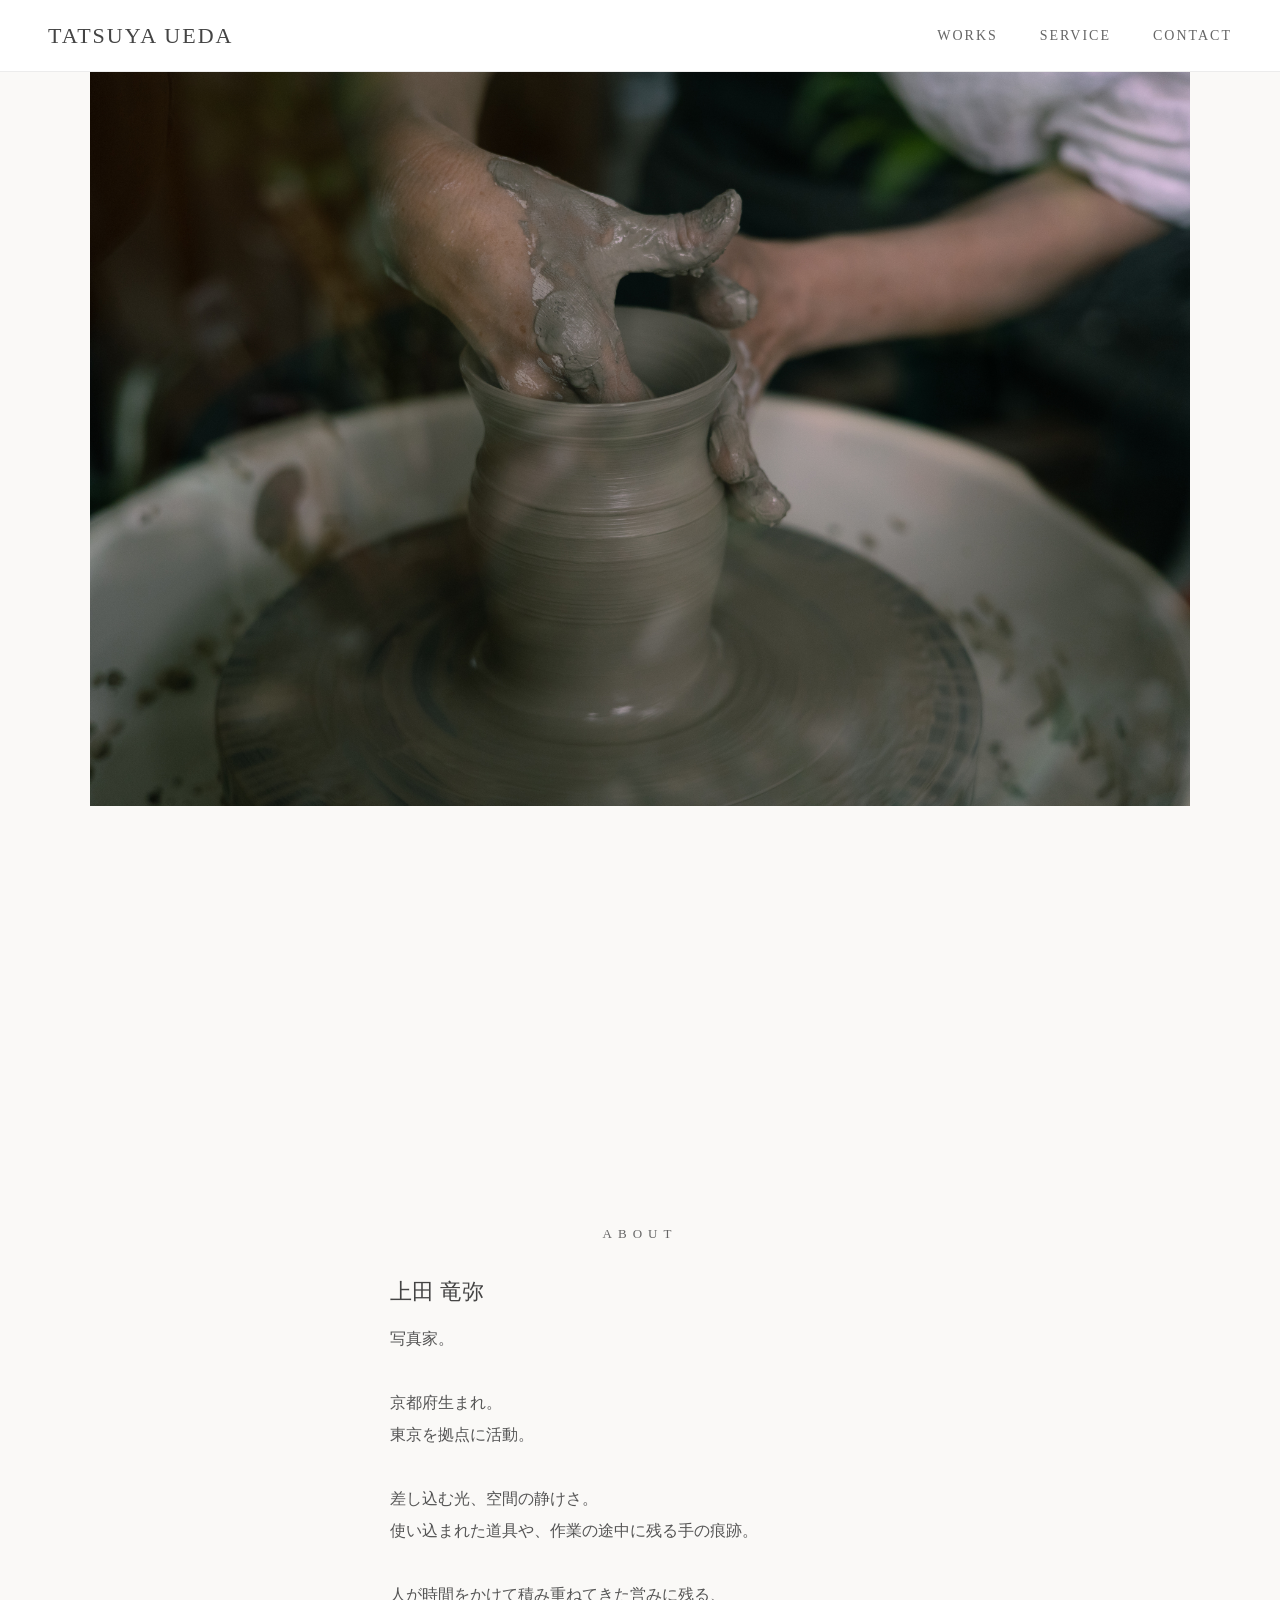
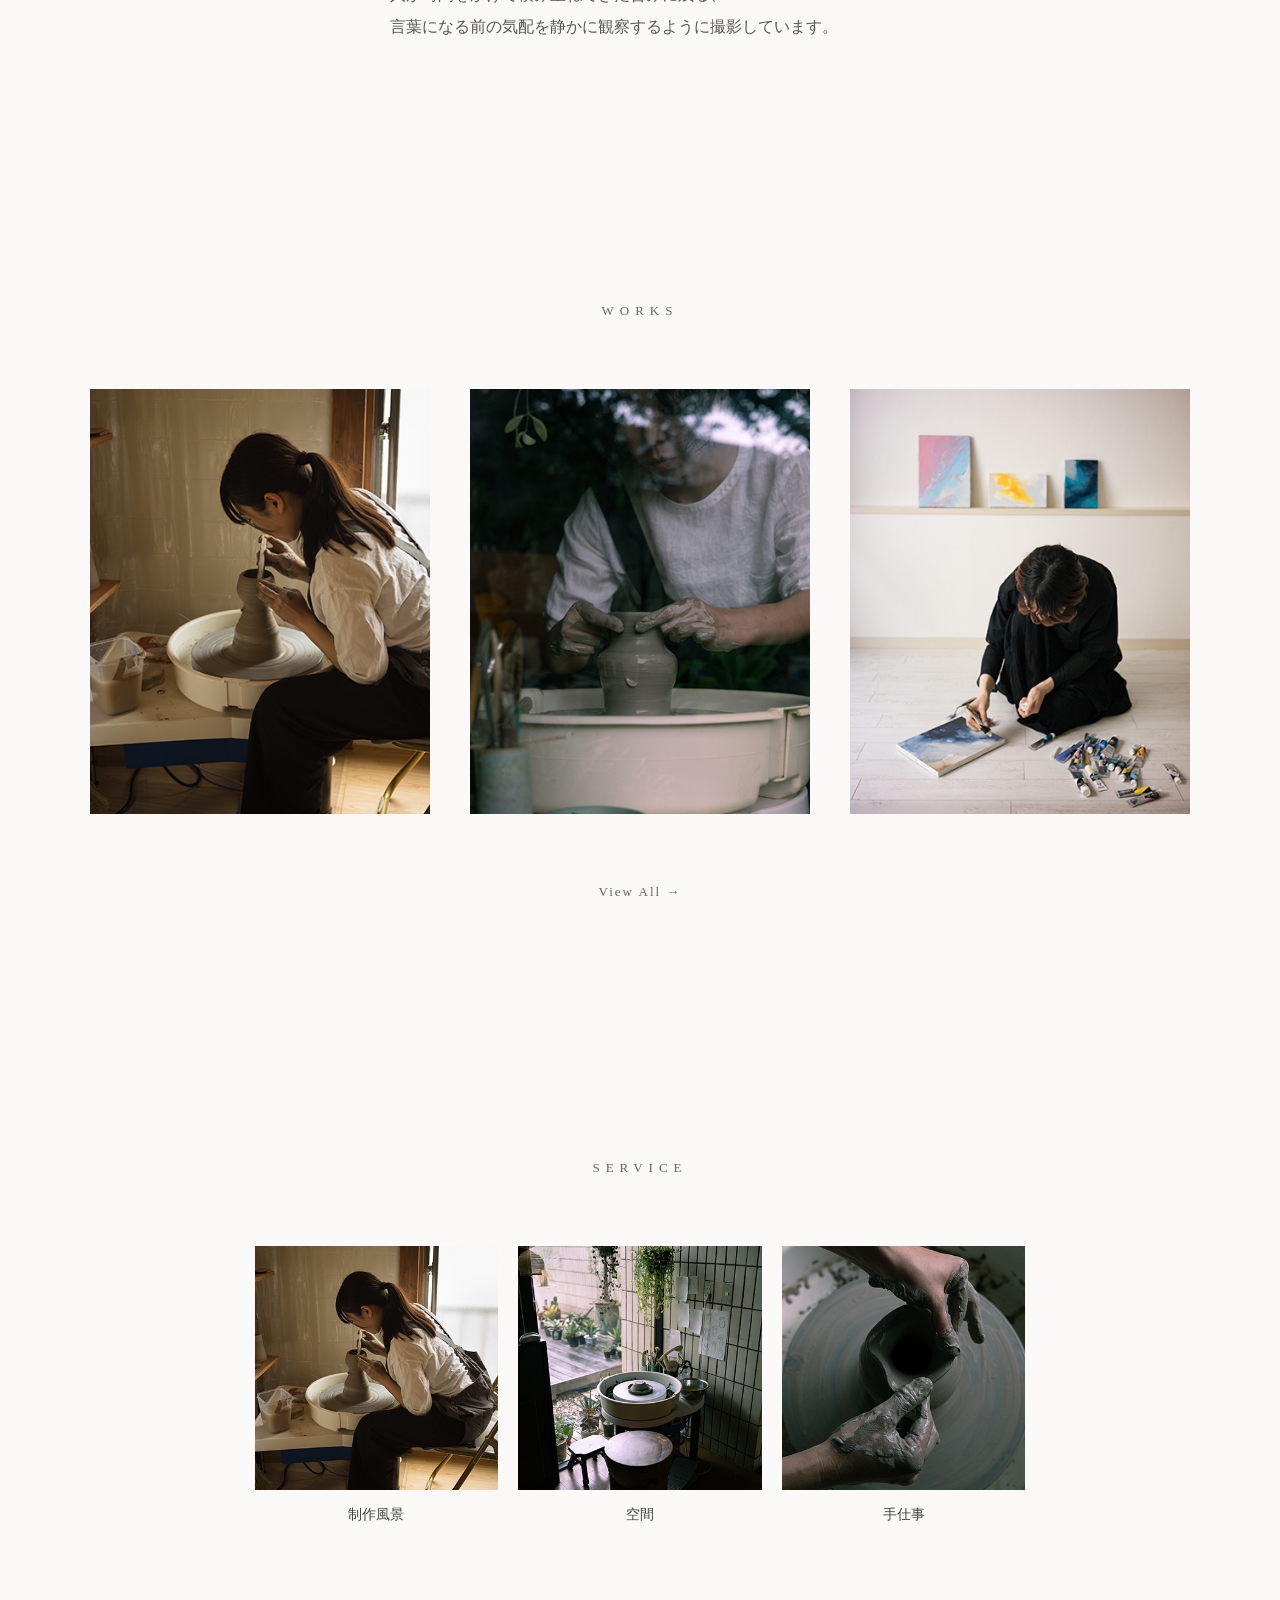
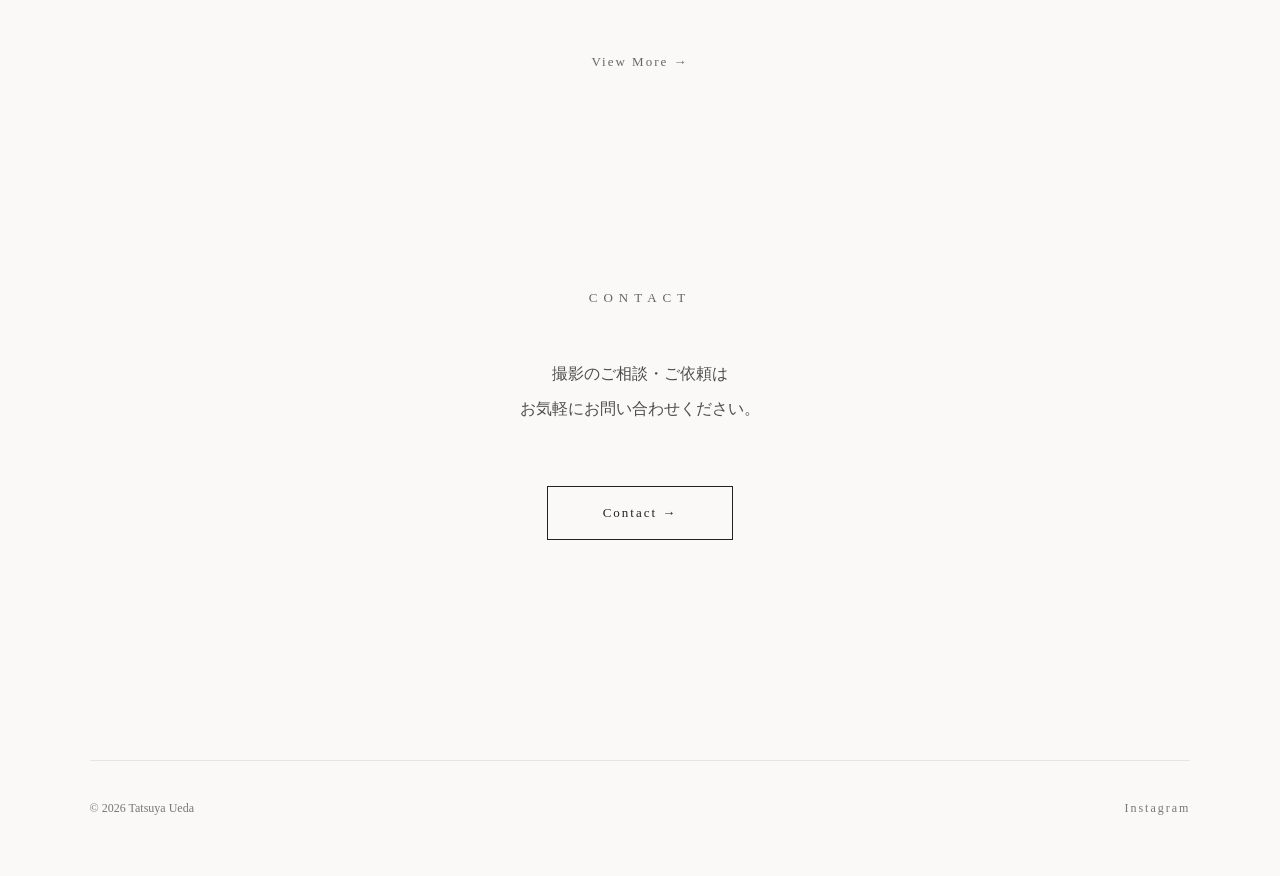
==== index.html @ 3a009f0e "faviconを追加" ====
<!DOCTYPE html>
<html lang="ja">
<head>
    <!-- Google tag (gtag.js) -->
    <script async src="https://www.googletagmanager.com/gtag/js?id=G-Y8BSDMQ6NK"></script>
    <script>
      window.dataLayer = window.dataLayer || [];
      function gtag(){dataLayer.push(arguments);}
      gtag('js', new Date());

      gtag('config', 'G-Y8BSDMQ6NK');
    </script>

    <meta charset="UTF-8">
    <meta name="viewport" content="width=device-width, initial-scale=1.0">
    <link rel="icon" type="image/jpeg" href="images/top/favicon.jpg">
    <meta property="og:type" content="website">
    <meta property="og:title" content="TATSUYA UEDA | Photographer">
    <meta property="og:description" content="東京を拠点に、作家・職人・小規模店舗の営みや空気感を撮影しています。">
    <meta property="og:url" content="https://tatsuyaueda2026-coder.github.io/portfolio/"> 
    <meta property="og:image" content="https://tatsuyaueda2026-coder.github.io/portfolio/images/top/ogp.jpg">
    <meta property="og:site_name" content="TATSUYA UEDA">
    <meta property="og:locale" content="ja_JP">
    
    <meta name="twitter:card" content="summary_large_image">
    
    <title>TATSUYA UEDA</title>

    <link rel="stylesheet" href="style.css">
</head>

<body>

<header>

    <div class="logo">
        <a href="index.html">TATSUYA UEDA</a>
    </div>

    <nav>
        <a href="works.html">WORKS</a>
        <a href="service.html">SERVICE</a>
        <a href="contact.html">CONTACT</a>
    </nav>

</header>

<main>

    <section class="fv">
        <img src="images/top/top.jpg" alt="TATSUYA UEDA">
    </section>
<section class="about-preview">

    <div class="about-content">

        <h2>ABOUT</h2>

        <h3>上田 竜弥</h3>

        <p>
            写真家。<br><br>

            京都府生まれ。<br>
            東京を拠点に活動。<br><br>

            差し込む光、空間の静けさ。<br>
            使い込まれた道具や、作業の途中に残る手の痕跡。<br><br>

            人が時間をかけて積み重ねてきた営みに残る、<br>
            言葉になる前の気配を静かに観察するように撮影しています。
        </p>

    </div>

</section>
<section class="works-preview">

    <h2>WORKS</h2>

    <div class="works-grid">

        <a href="works.html">
            <img src="images/works/work01.jpg" alt="Work 1">
        </a>

        <a href="works.html">
            <img src="images/works/work02.jpg" alt="Work 2">
        </a>

        <a href="works.html">
            <img src="images/works/work03.jpg" alt="Work 3">
        </a>

    </div>

    <a href="works.html" class="view-all">
        View All →
    </a>

</section>
<section class="service-preview">

    <h2>SERVICE</h2>

   <div class="service-preview-grid">

        <div class="service-preview-item">
            <img src="images/service/service01.jpg" alt="制作風景">
            <p>制作風景</p>
        </div>

        <div class="service-preview-item">
            <img src="images/service/service02.jpg" alt="空間">
            <p>空間</p>
        </div>

        <div class="service-preview-item">
            <img src="images/service/service03.jpg" alt="手仕事">
            <p>手仕事</p>
        </div>

    </div>

    <a href="service.html" class="view-all">
        View More →
    </a>

</section>
<section class="contact-preview">

    <h2>CONTACT</h2>

    <p>
        撮影のご相談・ご依頼は<br>
        お気軽にお問い合わせください。
    </p>

    <a href="contact.html" class="contact-button">
        Contact →
    </a>

</section>
</main>
<footer>

    <p>© 2026 Tatsuya Ueda</p>

    <a href="https://www.instagram.com/ttyued?igsh=MXZnYmhuM2h6cTIxYw%3D%3D&utm_source=qr" target="_blank">
        Instagram
    </a>

</footer>
</body>
</html>
---- style.css ----
/* 全体設定 */

*{
    margin:0;
    padding:0;
    box-sizing:border-box;
}

body{
    background:#faf9f7;
    color:#444;
    font-family:
        "Yu Mincho",
        "Hiragino Mincho ProN",
        serif;
}

/* ヘッダー */

header{

    position:fixed;

    top:0;
    left:0;

    width:100%;

    height:72px;

    background:white;

    border-bottom:1px solid #ececec;

    display:flex;

    justify-content:space-between;

    align-items:center;

    padding:0 48px;

    z-index:1000;

}

.logo a{

    text-decoration:none;

    color:#444;

    font-size:22px;

    letter-spacing:2px;

}

nav{

    display:flex;

    gap:42px;

}

nav a{

    text-decoration:none;

    color:#666;

    font-size:14px;

    letter-spacing:2px;

}

/* ファーストビュー */

.fv{

    margin-top:72px;

    display:flex;

    justify-content:center;

}

.fv img{

    width:86%;

    display:block;

}
.about-preview{

    width:86%;
    max-width:700px;

    margin:420px auto 220px;

    text-align:center;

}
.about-content{

    max-width:500px;
    margin:0 auto;

    text-align:left;

}

.about-content h2{

    font-size:13px;
    font-weight:400;
    letter-spacing:6px;
    color:#666;

    margin-bottom:35px;
    text-align: center;

}

.about-content h3{

    font-size:22px;
    font-weight:400;
    color:#444;

    margin-bottom:16px;

}

.about-content p{

    font-size:16px;
    line-height:2;
    color:#555;

}
/* ---------- WORKS ---------- */

.works-preview{

    width:86%;
    max-width:1200px;

    margin:260px auto;

    text-align:center;

}
.works-description{

    font-size:18px;

    line-height:2;

    color:#555;

    margin-bottom:50px;

}
.works-preview h2{

    font-size:13px;
    font-weight:400;
    letter-spacing:6px;

    color:#666;

    margin-bottom:70px;

}

.works-grid{

    display:grid;

    grid-template-columns:repeat(3,1fr);

    gap:40px;

}

.works-grid a{

    display:block;

    overflow:hidden;

    aspect-ratio:4/5;

}

.works-grid img{

    width:100%;
    height:100%;

    object-fit:cover;

    display:block;

    transition:.3s;

}

.works-grid img:hover{

    opacity:.85;

}

.view-all{

    display:inline-block;

    margin-top:70px;

    text-decoration:none;

    color:#666;

    font-size:13px;

    letter-spacing:2px;

}

.view-all:hover{

    opacity:.6;

}
/* ---------- SERVICE ---------- */

.service-preview{

    width:86%;
    max-width:1200px;

    margin:220px auto;

    text-align:center;

}

.service-preview h2{

    font-size:13px;

    font-weight:400;

    letter-spacing:6px;

    color:#666;

    margin-bottom:70px;

}

.service-grid{

    display:grid;

    grid-template-columns:repeat(3,1fr);

    gap:35px;

}

.service-item img{

    width:100%;

    aspect-ratio:4 / 3;

    object-fit:cover;

    display:block;

}

.service-item p{

    margin-top:14px;

    font-size:14px;

    color:#555;

}
/* ---------- CONTACT ---------- */

.contact-preview{

    width:86%;
    max-width:700px;

    margin:220px auto;

    text-align:center;

}

.contact-preview h2{

    font-size:13px;

    font-weight:400;

    letter-spacing:6px;

    color:#666;

    margin-bottom:50px;

}

.contact-preview p{

    font-size:16px;

    line-height:2.2;

    color:#4d4d4d;

    margin-bottom:60px;

}

.contact-button{

    display:inline-block;

    text-decoration:none;

    color:#555;

    border:1px solid #999;

    padding:14px 42px;

    font-size:13px;

    letter-spacing:2px;

}
/* ---------- FOOTER ---------- */

footer{

    width:86%;
    max-width:1200px;

    margin:180px auto 60px;

    padding-top:40px;

    border-top:1px solid #e5e5e5;

    display:flex;

    justify-content:space-between;

    align-items:center;

}

footer p{

    font-size:12px;

    color:#777;

}

footer a{

    font-size:12px;

    color:#777;

    text-decoration:none;

    letter-spacing:2px;

}

footer a:hover{

    opacity:.6;

}
/* ---------- GALLERY ---------- */

.gallery{

    display: grid;

    grid-template-columns: repeat(5, 1fr);

    gap: 20px;

    margin-top: 60px;

}

.gallery img{

    width: 100%;

    aspect-ratio: 1 / 1;

    object-fit: cover;

    display: block;

    transition: .3s;

}

.gallery img:hover{

    opacity: .8;

}
.gallery a{

    display:block;

}
/* =========================
SERVICE
========================= */

.service-page{

    width:86%;
    max-width:1100px;
    margin:180px auto;
}

.service-page h1{

    font-size:13px;
    font-weight:400;
    letter-spacing:6px;
    text-align:center;
    margin-bottom:40px;
    
}

.service-lead{

    font-size:24px;
    text-align:center;
    line-height:1.8;
    margin-bottom:40px;
}

.service-text{

    font-size:16px;
    max-width:820px;
    margin:0 auto 120px;
    text-align:center;
    line-height:2.2;
    color:#555;
}

.service-contents{

    margin-top:100px;
}

.service-contents h2{

    font-size:20px;
    font-weight:400;
    text-align:center;
    margin-bottom:50px;
}

.service-grid{

    display:grid;
    grid-template-columns:repeat(6,1fr);
    gap:20px;
}

.service-item img{

    width:100%;
    aspect-ratio:1/1;
    object-fit:cover;
    display:block;
}

.service-item p{

    margin-top:16px;
    font-size:14px;
    text-align:center;
    line-height:1.8;
}
/* =========================
FLOW
========================= */

.service-flow{

    margin-top:140px;

}

.service-flow h2{

    font-size:20px;
    font-weight:400;
    text-align:center;
    margin-bottom:60px;

}

.flow-grid{

    display:grid;
    grid-template-columns:repeat(4,1fr);
    gap:40px;

}

.flow-item{

    text-align:center;

}

.flow-number{

    width:44px;
    height:44px;

    margin:0 auto 25px;

    border-radius:50%;

    background:#222;

    color:#fff;

    display:flex;

    justify-content:center;

    align-items:center;

    font-size:18px;

}

.flow-item h3{

    font-size:18px;

    font-weight:400;

    margin-bottom:20px;

}

.flow-item p{

    font-size:15px;

    line-height:2;

    color:#555;

}
/* =========================
PRICE
========================= */

.service-price{

    margin-top:140px;
    padding-top:80px;

    border-top:1px solid #ddd;

}

.service-price h2{

    font-size:20px;
    font-weight:400;
    text-align:center;
    margin-bottom:50px;

}

.price-box{

    display:flex;
    justify-content:center;
    align-items:center;
    gap:80px;

    margin-top:30px;
}

.price-box h3{

    font-size:30px;
    font-weight:400;
    white-space:nowrap;

}

.price-box p{

    font-size:16px;
    line-height:2.2;
    color:#555;

}
/* =========================
SERVICE CONTACT
========================= */

.service-contact{

    margin:140px 0 60px;

    text-align:center;

}

.service-contact p{

    margin-bottom:35px;

    font-size:18px;

    color:#555;

}

.contact-button{

    display:inline-block;

    padding:18px 50px;

    border:1px solid #222;

    color:#222;

    text-decoration:none;

    letter-spacing:2px;

    transition:.3s;

}

.contact-button:hover{

    background:#222;

    color:#fff;

}
/* =========================
CONTACT
========================= */

.contact-page{

    width:86%;
    max-width:800px;

    margin:180px auto;

    text-align:center;

}

.contact-page h1{

    font-size:13px;
    font-weight:400;
    letter-spacing:6px;

    margin-bottom:50px;

}

.contact-lead{

    font-size:18px;
    line-height:2.2;

    color:#555;

    margin-bottom:70px;

}

.contact-button{

    display:inline-block;

    padding:18px 55px;

    border:1px solid #222;

    color:#222;

    text-decoration:none;

    letter-spacing:2px;

    transition:.3s;

}

.contact-button:hover{

    background:#222;

    color:#fff;

}
.service-preview-grid{

    display:grid;
    grid-template-columns:repeat(3,1fr);
    gap:20px;

    width:70%;
    margin:60px auto;

}

.service-preview-item img{

    width:100%;
    aspect-ratio:1/1;
    object-fit:cover;
    display:block;

}

.service-preview-item p{

    margin-top:16px;
    text-align:center;
    font-size:14px;

}

.sp-only{
    display:none;
}
.pc-only{
    display:block;
}

.sp-only{
    display:none;
}

/* =================================
スマホ
================================= */

@media (max-width: 768px) {

header{

    flex-direction:column;
    gap:12px;
    padding:16px 0;

}

.logo{

    font-size:16px;

    text-align:center;

}

nav{

    display:flex;

    justify-content:center;

    gap:18px;

    flex-wrap:wrap;

}

nav a{

    font-size:13px;

    letter-spacing:1px;

}

.about-preview{

    flex-direction:column;

    gap:50px;

    margin:120px auto;

}

.about-content{

    order:2;

}

.about-image{

    order:1;

    text-align:center;

}

.about-image img{

    width:70%;

    margin:0 auto;

}
.fv{

    margin-top:90px;

}

.fv img{

    width:94%;

}

.about-content h2{

    font-size: 13px;
    font-weight: 400;
    letter-spacing: 6px;
    color: #666;
    margin-bottom: 60px;
    text-align: center;

}

.about-content h3{

    font-size:13px;

}

.about-content p{

    font-size:13px;
    line-height:1.9;

}

.works-preview h2{

    font-size:13px;
    font-weight:400;
    letter-spacing:6px;
    color:#666;
    margin-bottom:60px;
    text-align:center;

}

.service-preview h2{

    font-size:13px;
    font-weight:400;
    letter-spacing:6px;
    color:#666;
    margin-bottom:60px;
    text-align:center;

}

.contact-preview h2{

    font-size:13px;
    font-weight:400;
    letter-spacing:6px;
    color:#666;
    margin-bottom:60px;
    text-align:center;

}
.pc-only{
    display:none;
}

.sp-only{
    display:block;
}

.works-description{

    font-size:16px;
    line-height:2;

}
.works-description{

    font-size:15px;
    line-height:2;
    padding:0 20px;

}
.service-page{

    margin:100px auto;

}

.service-page h1{

    font-size:13px;
    font-weight:400;
    letter-spacing:6px;
    text-align:center;

}

.service-lead{

    font-size:28px;
    line-height:1.6;
    margin-bottom:30px;

}

.service-text{

    font-size:15px;
    line-height:2;
    margin-bottom:70px;

}
.service-page{

    width:90%;
    margin:170px auto 80px;

}

.service-lead{

    font-size:18px;

}

.service-text{

    font-size:14px;
    line-height:2;

}

.service-grid{

    grid-template-columns:repeat(2,1fr);

    gap:16px;

    width:85%;

    margin:0 auto;

}

.flow-grid{

    grid-template-columns:1fr;

    gap:40px;

}

.price-box{

    flex-direction:column;

    align-items:center;

    gap:20px;

    text-align:center;

}

.price-box h3{

    font-size:24px;

}

.contact-button{

    padding:10px 30px;

    font-size:12px;

}
.service-price p{

    font-size:15px;
    line-height:2;
    padding:0 20px;

}

.service-contact p{

    font-size:15px;
    line-height:2;
    padding:0 20px;

}
}
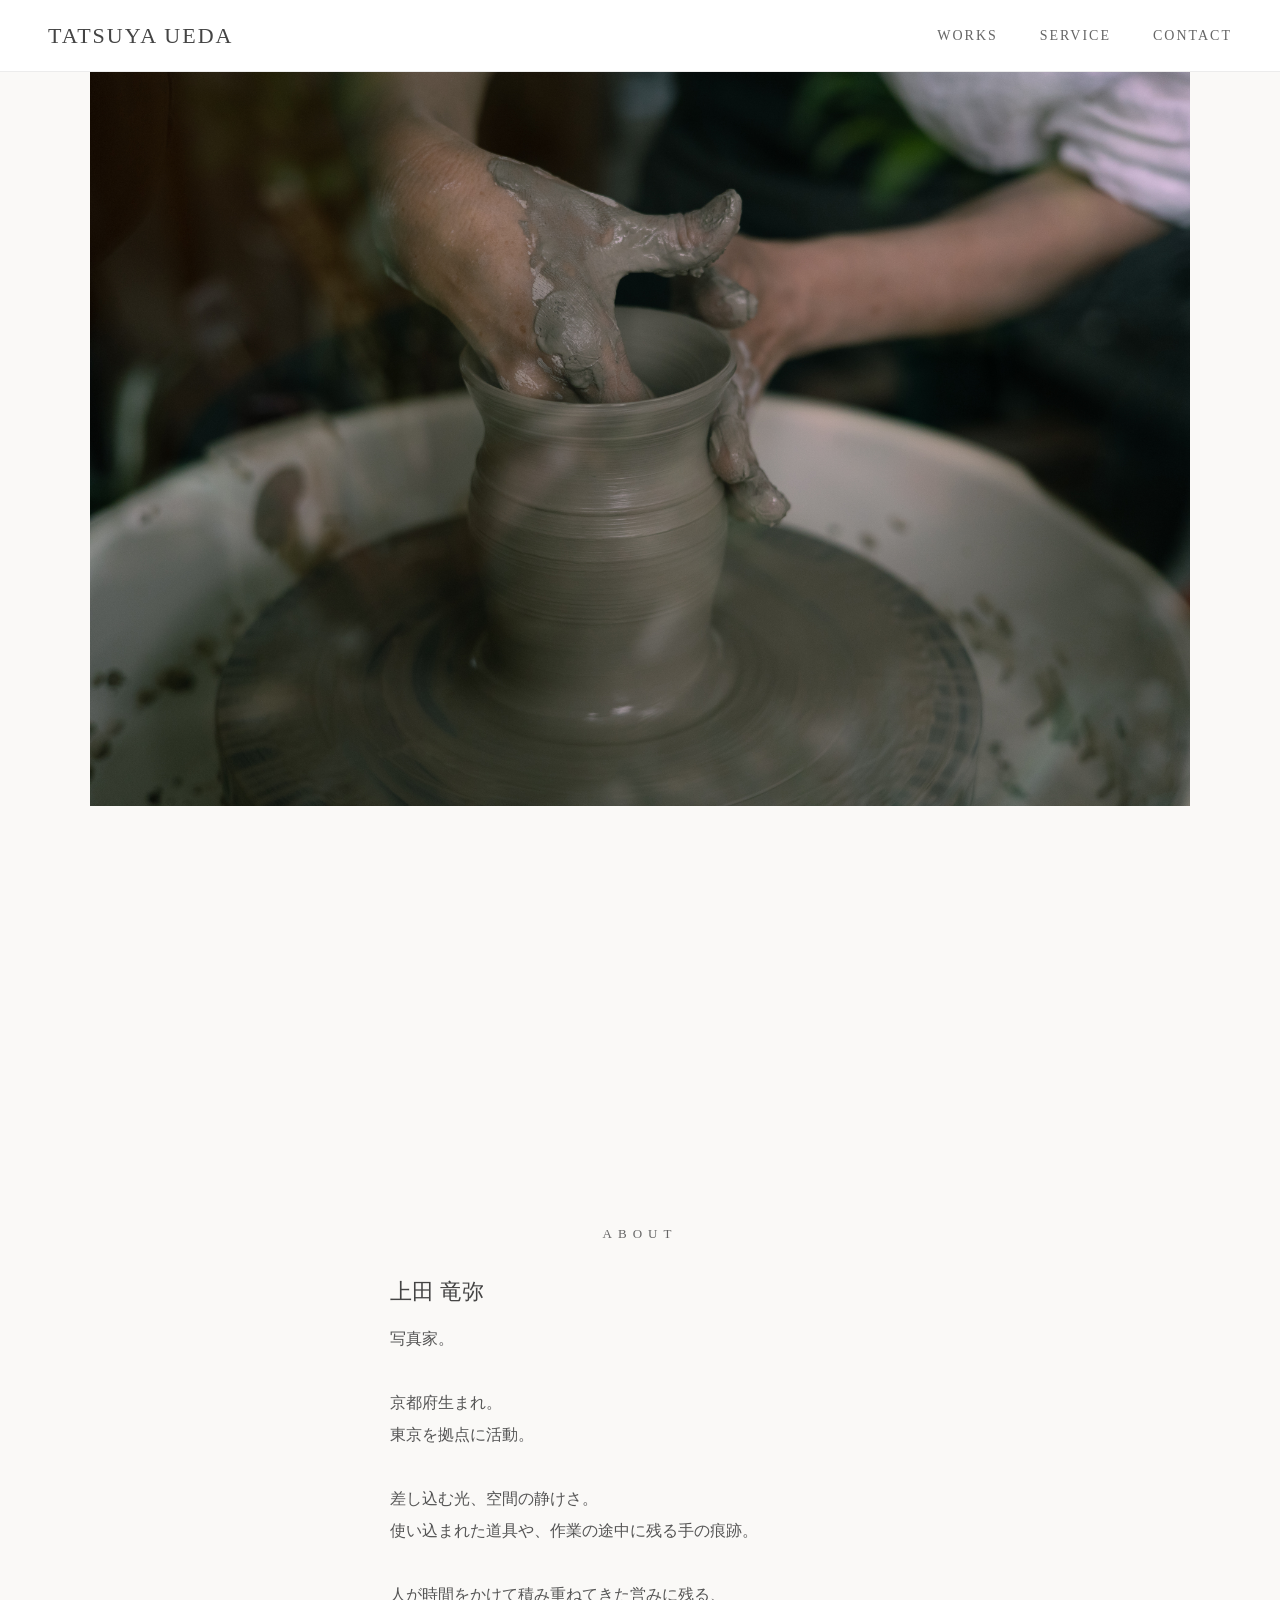
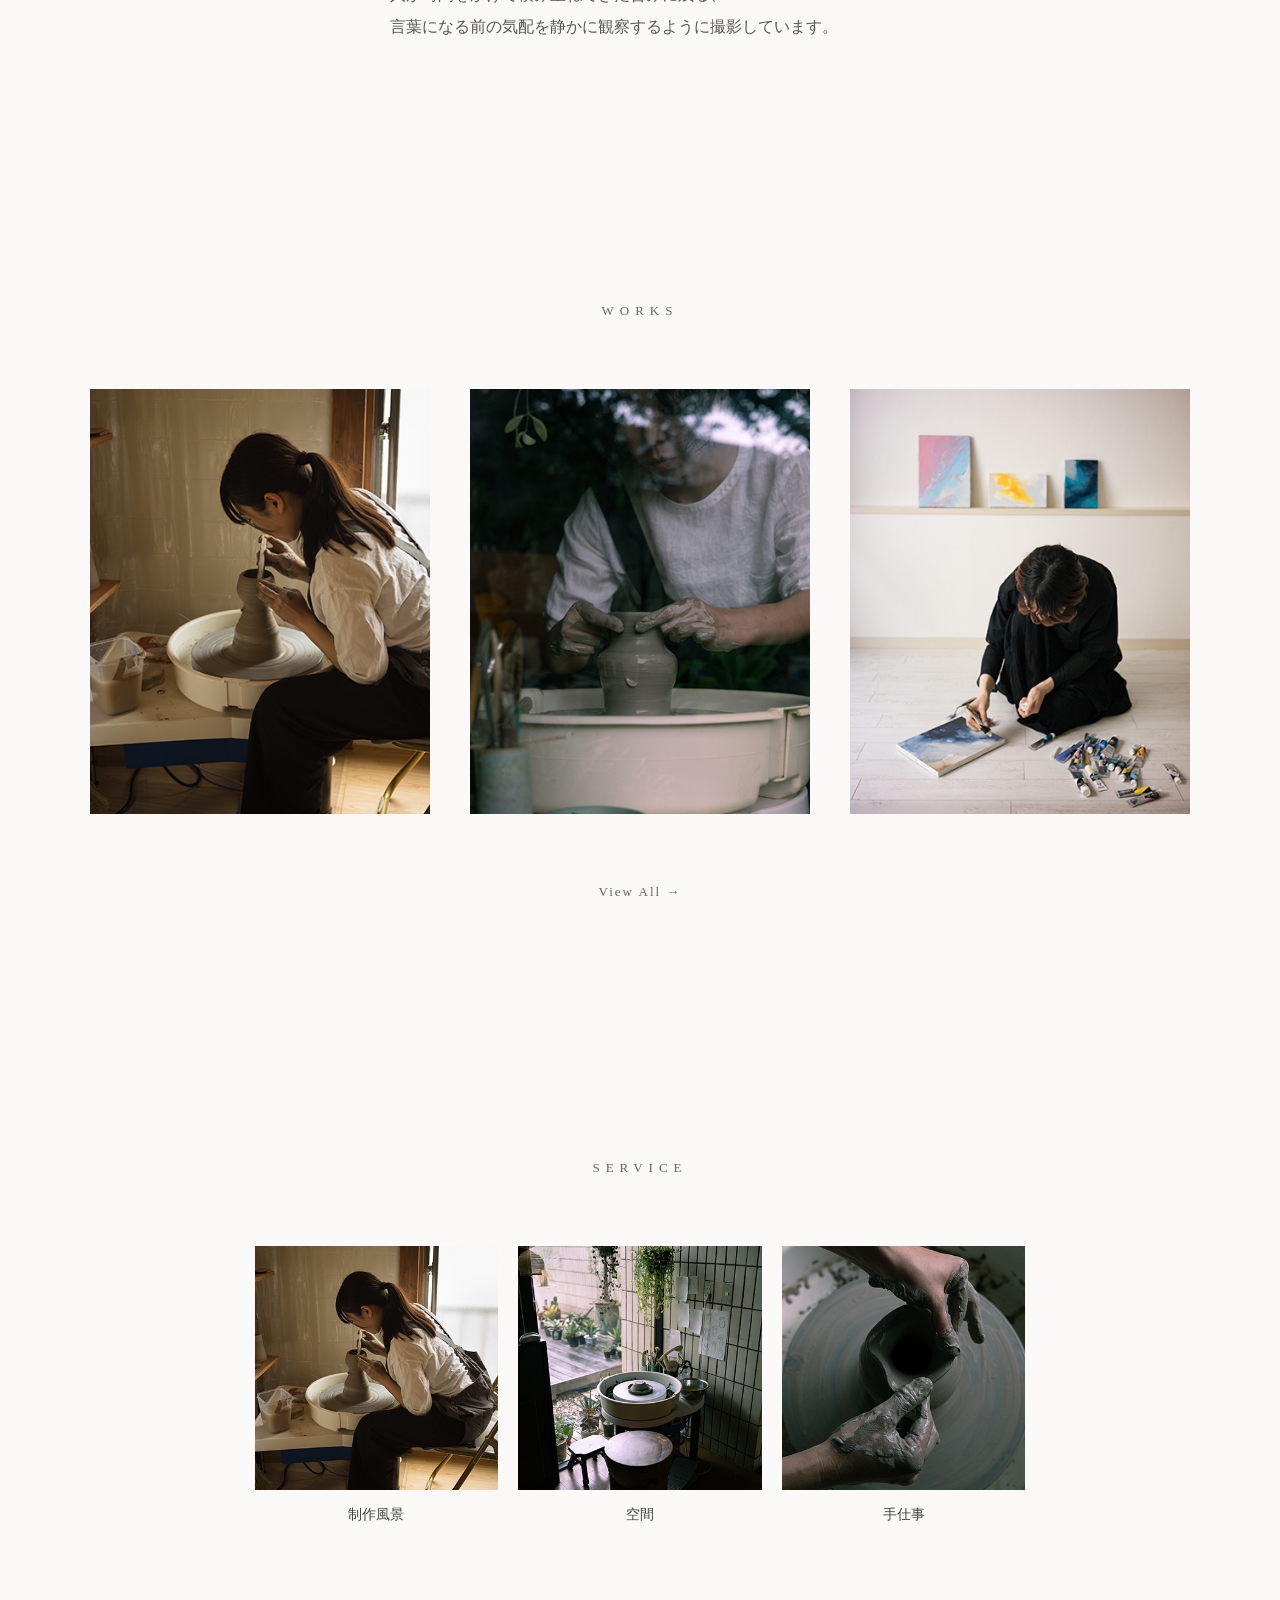
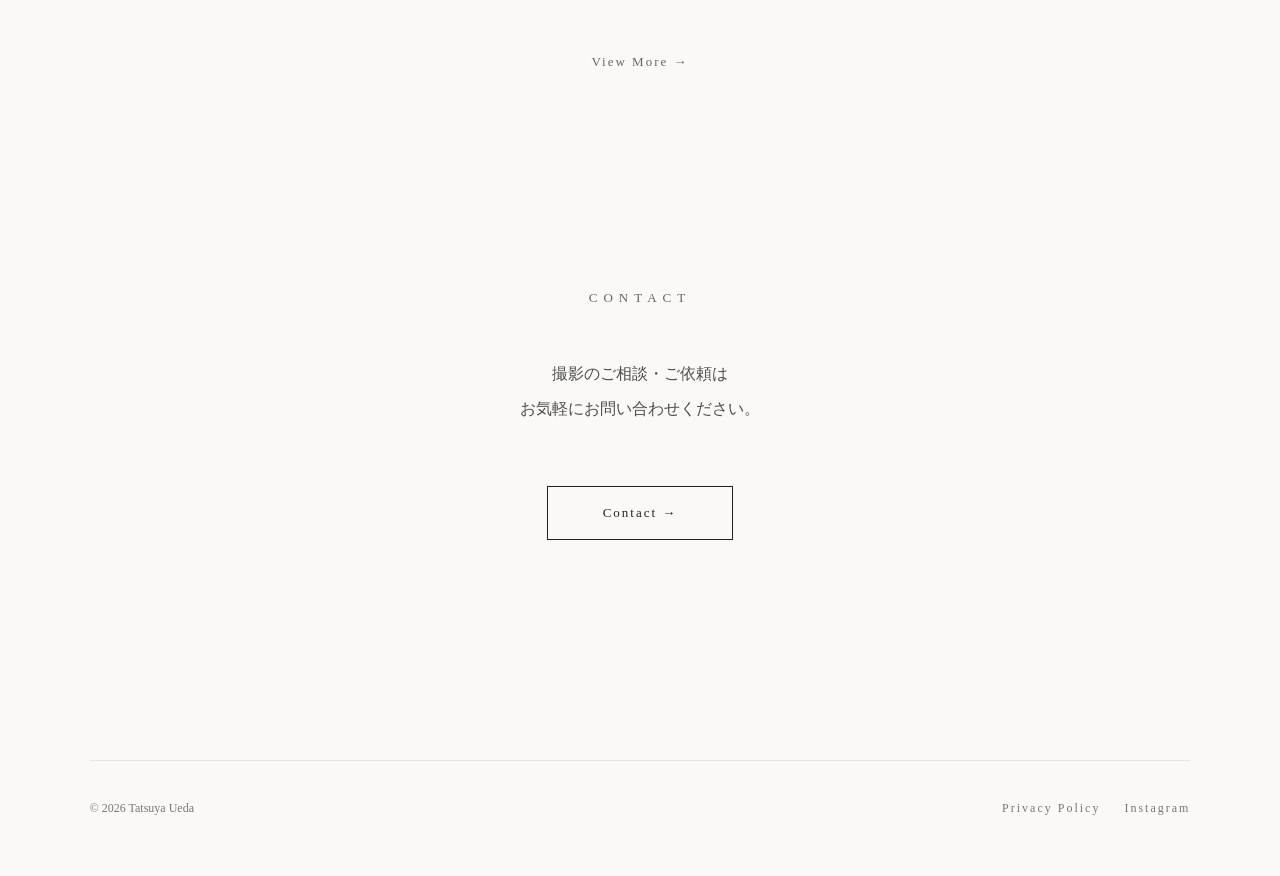
==== commit 7f7c4437: "プライバシーポリシー追加" ====
--- a/index.html
+++ b/index.html
@@ -80,15 +80,15 @@
 
     <div class="works-grid">
 
-        <a href="works.html">
+        <a href="works-kanjitsu.html">
             <img src="images/works/work01.jpg" alt="Work 1">
         </a>
 
-        <a href="works.html">
+        <a href="works-heylo.html">
             <img src="images/works/work02.jpg" alt="Work 2">
         </a>
 
-        <a href="works.html">
+        <a href="works-shino.html">
             <img src="images/works/work03.jpg" alt="Work 3">
         </a>
 
@@ -146,9 +146,12 @@
 
     <p>© 2026 Tatsuya Ueda</p>
 
-    <a href="https://www.instagram.com/ttyued?igsh=MXZnYmhuM2h6cTIxYw%3D%3D&utm_source=qr" target="_blank">
-        Instagram
-    </a>
+    <div class="footer-links">
+        <a href="privacy.html">Privacy Policy</a>
+        <a href="https://www.instagram.com/ttyued?igsh=MXZnYmhuM2h6cTIxYw%3D%3D&utm_source=qr" target="_blank">
+            Instagram
+        </a>
+    </div>
 
 </footer>
 </body>
--- a/style.css
+++ b/style.css
@@ -398,6 +398,15 @@
     opacity:.6;
 
 }
+
+.footer-links{
+
+    display:flex;
+    gap:24px;
+    align-items:center;
+
+}
+
 /* ---------- GALLERY ---------- */
 
 .gallery{
@@ -777,6 +786,59 @@
 
 .sp-only{
     display:none;
+}
+
+/* =========================
+   Privacy Policy
+========================= */
+
+.privacy-policy {
+    max-width: 800px;
+    margin: 120px auto;
+    padding: 0 24px;
+    line-height: 2;
+}
+
+.privacy-policy h1 {
+    font-size: 26px;
+    font-weight: 400;
+    margin-bottom: 60px;
+    text-align: center;
+}
+
+.privacy-policy h2 {
+    font-size: 22px;
+    font-weight: 500;
+    margin-top: 50px;
+    margin-bottom: 20px;
+}
+
+.privacy-policy p {
+    margin-bottom: 20px;
+}
+
+/* =========================
+CONTACT Privacy
+========================= */
+
+.privacy-note{
+
+    margin-bottom:32px;
+
+    font-size:14px;
+
+    line-height:1.8;
+
+    color:#666;
+
+}
+
+.privacy-note a{
+
+    color:inherit;
+
+    text-decoration:underline;
+
 }
 
 /* =================================
@@ -1051,4 +1113,27 @@
     padding:0 20px;
 
 }
+.service-contact p{
+
+    font-size:15px;
+    line-height:2;
+    padding:0 20px;
+
+}
+
+/* ← この下に追加 */
+
+}
+
+.privacy-note{
+
+    font-size:13px;
+
+    line-height:1.8;
+
+    padding:0 20px;
+
+    margin-bottom:28px;
+
+}
 }
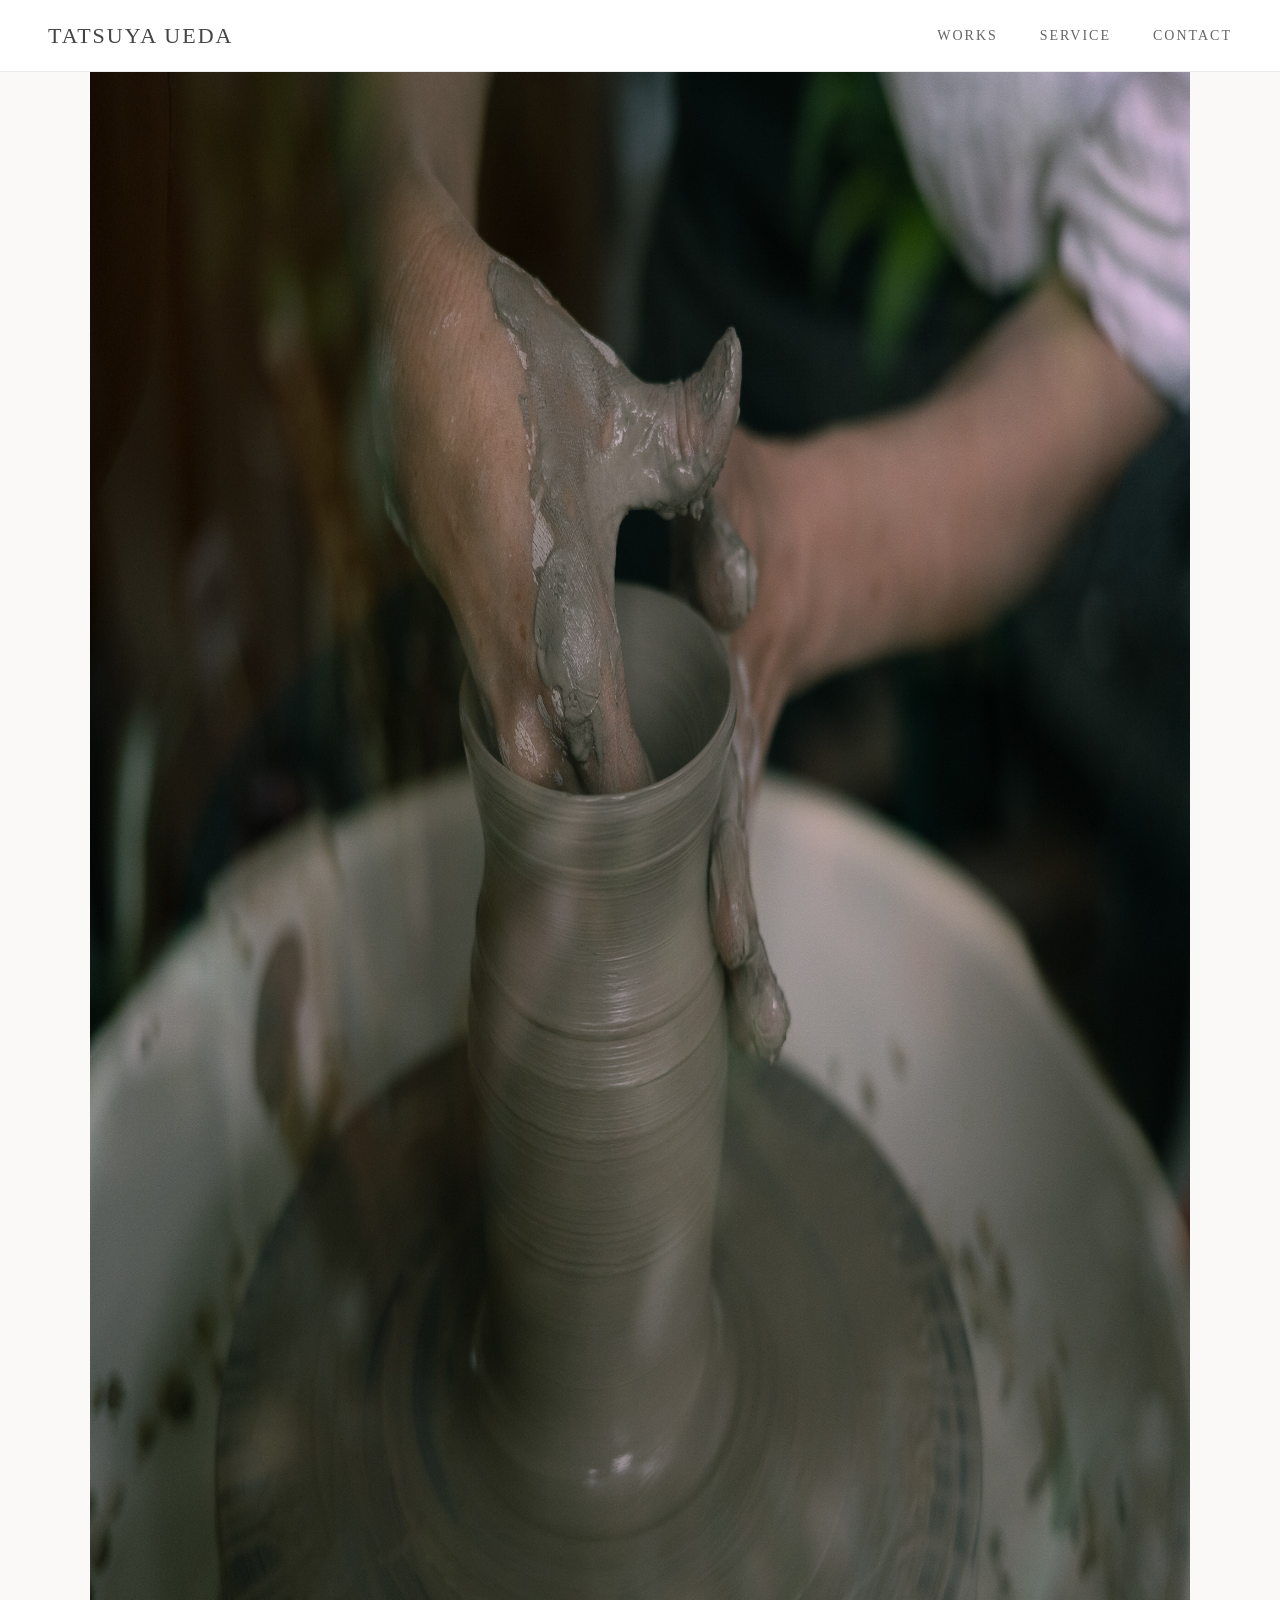
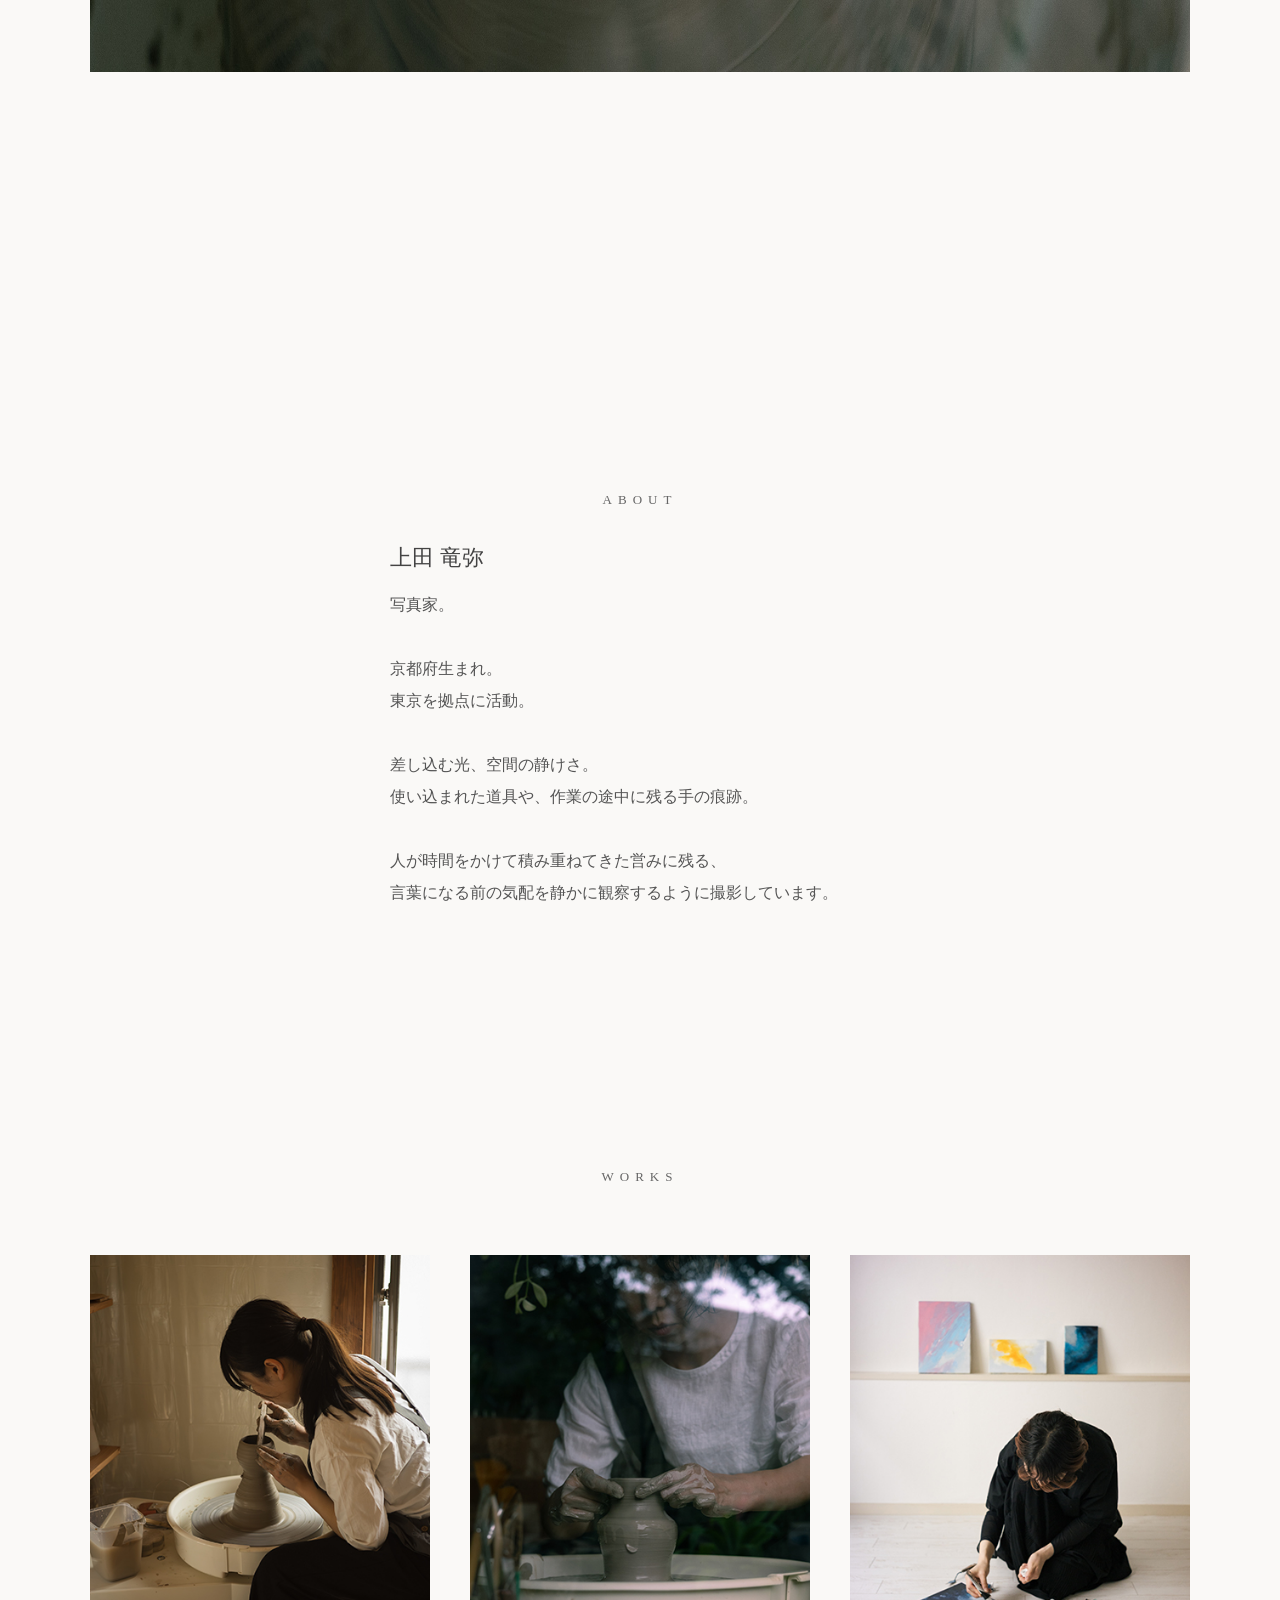
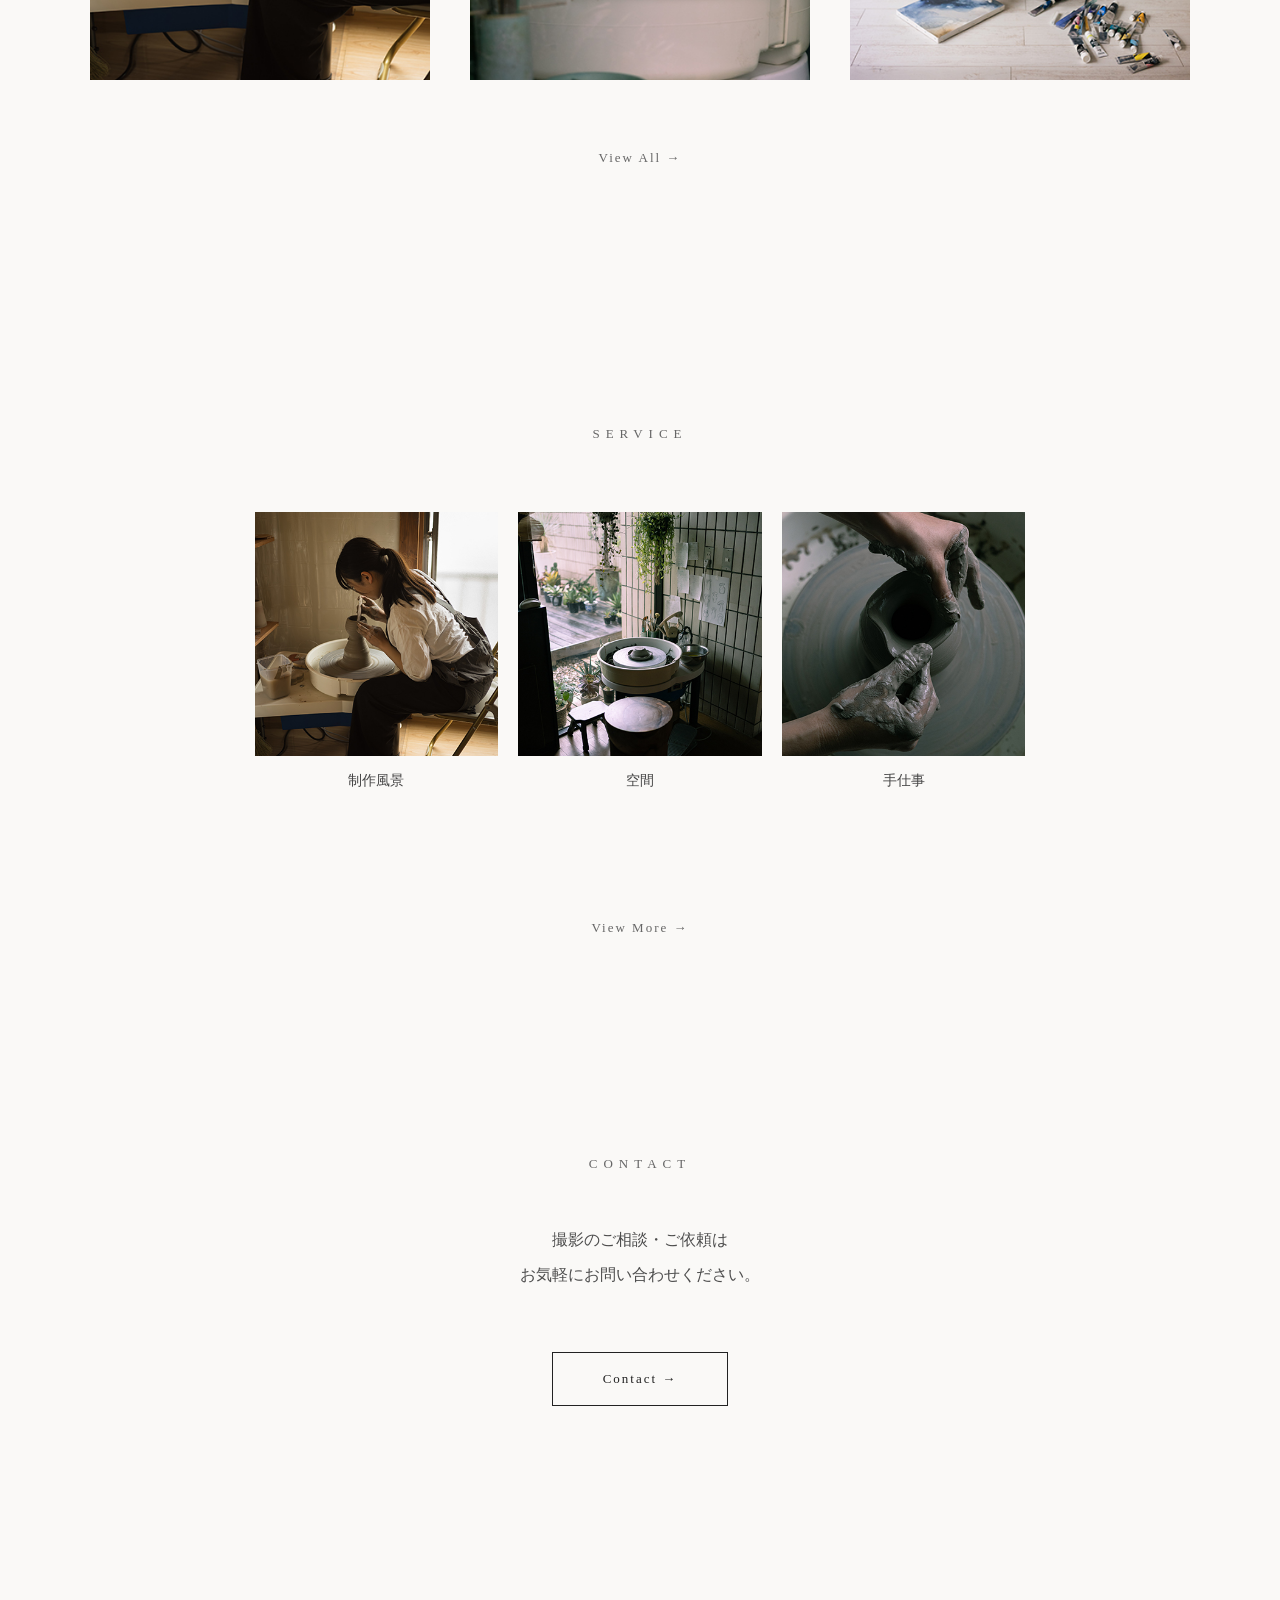
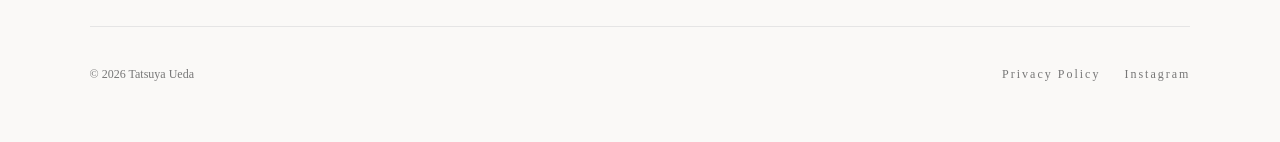
==== commit acf81b0d: "FV表示速度改善" ====
--- a/index.html
+++ b/index.html
@@ -48,7 +48,13 @@
 <main>
 
     <section class="fv">
-        <img src="images/top/top.jpg" alt="TATSUYA UEDA">
+        <img
+            src="images/top/top.jpg"
+            alt="TATSUYA UEDA"
+            width="2400"
+            height="1600"
+            fetchpriority="high"
+            decoding="async">
     </section>
 <section class="about-preview">
 
--- a/style.css
+++ b/style.css
@@ -1,1139 +1,1124 @@
-/* 全体設定 */
-
-*{
-    margin:0;
-    padding:0;
-    box-sizing:border-box;
-}
-
-body{
-    background:#faf9f7;
-    color:#444;
+/* ========================================
+   RESET
+======================================== */
+
+* {
+    margin: 0;
+    padding: 0;
+    box-sizing: border-box;
+}
+
+body {
+    background: #faf9f7;
+    color: #444;
     font-family:
         "Yu Mincho",
         "Hiragino Mincho ProN",
         serif;
 }
 
-/* ヘッダー */
-
-header{
-
-    position:fixed;
-
-    top:0;
-    left:0;
-
-    width:100%;
-
-    height:72px;
-
-    background:white;
-
-    border-bottom:1px solid #ececec;
-
-    display:flex;
-
-    justify-content:space-between;
-
-    align-items:center;
-
-    padding:0 48px;
-
-    z-index:1000;
-
-}
-
-.logo a{
-
-    text-decoration:none;
-
-    color:#444;
-
-    font-size:22px;
-
-    letter-spacing:2px;
-
-}
-
-nav{
-
-    display:flex;
-
-    gap:42px;
-
-}
-
-nav a{
-
-    text-decoration:none;
-
-    color:#666;
-
-    font-size:14px;
-
-    letter-spacing:2px;
-
-}
-
-/* ファーストビュー */
-
-.fv{
-
-    margin-top:72px;
-
-    display:flex;
-
-    justify-content:center;
-
-}
-
-.fv img{
-
-    width:86%;
-
-    display:block;
-
-}
-.about-preview{
-
-    width:86%;
-    max-width:700px;
-
-    margin:420px auto 220px;
-
-    text-align:center;
-
-}
-.about-content{
-
-    max-width:500px;
-    margin:0 auto;
-
-    text-align:left;
-
-}
-
-.about-content h2{
-
-    font-size:13px;
-    font-weight:400;
-    letter-spacing:6px;
-    color:#666;
-
-    margin-bottom:35px;
-    text-align: center;
-
-}
-
-.about-content h3{
-
-    font-size:22px;
-    font-weight:400;
-    color:#444;
-
-    margin-bottom:16px;
-
-}
-
-.about-content p{
-
-    font-size:16px;
-    line-height:2;
-    color:#555;
-
-}
-/* ---------- WORKS ---------- */
-
-.works-preview{
-
-    width:86%;
-    max-width:1200px;
-
-    margin:260px auto;
-
-    text-align:center;
-
-}
-.works-description{
-
-    font-size:18px;
-
-    line-height:2;
-
-    color:#555;
-
-    margin-bottom:50px;
-
-}
-.works-preview h2{
-
-    font-size:13px;
-    font-weight:400;
-    letter-spacing:6px;
-
-    color:#666;
-
-    margin-bottom:70px;
-
-}
-
-.works-grid{
-
-    display:grid;
-
-    grid-template-columns:repeat(3,1fr);
-
-    gap:40px;
-
-}
-
-.works-grid a{
-
-    display:block;
-
-    overflow:hidden;
-
-    aspect-ratio:4/5;
-
-}
-
-.works-grid img{
-
-    width:100%;
-    height:100%;
-
-    object-fit:cover;
-
-    display:block;
-
-    transition:.3s;
-
-}
-
-.works-grid img:hover{
-
-    opacity:.85;
-
-}
-
-.view-all{
-
-    display:inline-block;
-
-    margin-top:70px;
-
-    text-decoration:none;
-
-    color:#666;
-
-    font-size:13px;
-
-    letter-spacing:2px;
-
-}
-
-.view-all:hover{
-
-    opacity:.6;
-
-}
-/* ---------- SERVICE ---------- */
-
-.service-preview{
-
-    width:86%;
-    max-width:1200px;
-
-    margin:220px auto;
-
-    text-align:center;
-
-}
-
-.service-preview h2{
-
-    font-size:13px;
-
-    font-weight:400;
-
-    letter-spacing:6px;
-
-    color:#666;
-
-    margin-bottom:70px;
-
-}
-
-.service-grid{
-
-    display:grid;
-
-    grid-template-columns:repeat(3,1fr);
-
-    gap:35px;
-
-}
-
-.service-item img{
-
-    width:100%;
-
-    aspect-ratio:4 / 3;
-
-    object-fit:cover;
-
-    display:block;
-
-}
-
-.service-item p{
-
-    margin-top:14px;
-
-    font-size:14px;
-
-    color:#555;
-
-}
-/* ---------- CONTACT ---------- */
-
-.contact-preview{
-
-    width:86%;
-    max-width:700px;
-
-    margin:220px auto;
-
-    text-align:center;
-
-}
-
-.contact-preview h2{
-
-    font-size:13px;
-
-    font-weight:400;
-
-    letter-spacing:6px;
-
-    color:#666;
-
-    margin-bottom:50px;
-
-}
-
-.contact-preview p{
-
-    font-size:16px;
-
-    line-height:2.2;
-
-    color:#4d4d4d;
-
-    margin-bottom:60px;
-
-}
-
-.contact-button{
-
-    display:inline-block;
-
-    text-decoration:none;
-
-    color:#555;
-
-    border:1px solid #999;
-
-    padding:14px 42px;
-
-    font-size:13px;
-
-    letter-spacing:2px;
-
-}
-/* ---------- FOOTER ---------- */
-
-footer{
-
-    width:86%;
-    max-width:1200px;
-
-    margin:180px auto 60px;
-
-    padding-top:40px;
-
-    border-top:1px solid #e5e5e5;
-
-    display:flex;
-
-    justify-content:space-between;
-
-    align-items:center;
-
-}
-
-footer p{
-
-    font-size:12px;
-
-    color:#777;
-
-}
-
-footer a{
-
-    font-size:12px;
-
-    color:#777;
-
-    text-decoration:none;
-
-    letter-spacing:2px;
-
-}
-
-footer a:hover{
-
-    opacity:.6;
-
-}
-
-.footer-links{
-
-    display:flex;
-    gap:24px;
-    align-items:center;
-
-}
-
-/* ---------- GALLERY ---------- */
-
-.gallery{
-
+/* ========================================
+   HEADER
+======================================== */
+
+header {
+    position: fixed;
+    top: 0;
+    left: 0;
+
+    width: 100%;
+    height: 72px;
+
+    display: flex;
+    justify-content: space-between;
+    align-items: center;
+
+    padding: 0 48px;
+
+    background: #fff;
+    border-bottom: 1px solid #ececec;
+
+    z-index: 1000;
+}
+
+/* ---------- Logo ---------- */
+
+.logo a {
+    color: #444;
+    text-decoration: none;
+
+    font-size: 22px;
+    letter-spacing: 2px;
+}
+
+/* ---------- Navigation ---------- */
+
+nav {
+    display: flex;
+    gap: 42px;
+}
+
+nav a {
+    color: #666;
+    text-decoration: none;
+
+    font-size: 14px;
+    letter-spacing: 2px;
+
+    transition: opacity .3s;
+}
+
+nav a:hover {
+    opacity: .6;
+}
+
+/* ========================================
+   FIRST VIEW
+======================================== */
+
+.fv {
+    display: flex;
+    justify-content: center;
+
+    margin-top: 72px;
+}
+
+.fv img {
+    display: block;
+    width: 86%;
+}
+
+/* ========================================
+   ABOUT
+======================================== */
+
+.about-preview {
+    width: 86%;
+    max-width: 700px;
+
+    margin: 420px auto 220px;
+
+    text-align: center;
+}
+
+.about-content {
+    max-width: 500px;
+    margin: 0 auto;
+
+    text-align: left;
+}
+
+.about-content h2 {
+    margin-bottom: 35px;
+
+    color: #666;
+
+    font-size: 13px;
+    font-weight: 400;
+    letter-spacing: 6px;
+    text-align: center;
+}
+
+.about-content h3 {
+    margin-bottom: 16px;
+
+    color: #444;
+
+    font-size: 22px;
+    font-weight: 400;
+}
+
+.about-content p {
+    color: #555;
+
+    font-size: 16px;
+    line-height: 2;
+}
+
+/* ========================================
+   WORKS PREVIEW
+======================================== */
+
+.works-preview {
+    width: 86%;
+    max-width: 1200px;
+
+    margin: 260px auto;
+
+    text-align: center;
+}
+
+.works-preview h2 {
+    margin-bottom: 70px;
+
+    color: #666;
+
+    font-size: 13px;
+    font-weight: 400;
+    letter-spacing: 6px;
+}
+
+.works-description {
+    margin-bottom: 50px;
+
+    color: #555;
+
+    font-size: 18px;
+    line-height: 2;
+}
+
+/* ---------- Grid ---------- */
+
+.works-grid {
     display: grid;
-
+    grid-template-columns: repeat(3, 1fr);
+    gap: 40px;
+}
+
+.works-grid a {
+    display: block;
+
+    overflow: hidden;
+    aspect-ratio: 4 / 5;
+}
+
+.works-grid img {
+    display: block;
+
+    width: 100%;
+    height: 100%;
+
+    object-fit: cover;
+
+    transition: opacity .3s;
+}
+
+.works-grid img:hover {
+    opacity: .85;
+}
+
+/* ---------- View All ---------- */
+
+.view-all {
+    display: inline-block;
+
+    margin-top: 70px;
+
+    color: #666;
+    text-decoration: none;
+
+    font-size: 13px;
+    letter-spacing: 2px;
+
+    transition: opacity .3s;
+}
+
+.view-all:hover {
+    opacity: .6;
+}
+
+/* ========================================
+   SERVICE PREVIEW
+======================================== */
+
+.service-preview {
+    width: 86%;
+    max-width: 1200px;
+
+    margin: 220px auto;
+
+    text-align: center;
+}
+
+.service-preview h2 {
+    margin-bottom: 70px;
+
+    color: #666;
+
+    font-size: 13px;
+    font-weight: 400;
+    letter-spacing: 6px;
+}
+
+/* ---------- Grid ---------- */
+
+.service-grid {
+    display: grid;
+    grid-template-columns: repeat(3, 1fr);
+    gap: 35px;
+}
+
+.service-item img {
+    display: block;
+
+    width: 100%;
+
+    aspect-ratio: 4 / 3;
+    object-fit: cover;
+}
+
+.service-item p {
+    margin-top: 14px;
+
+    color: #555;
+
+    font-size: 14px;
+}
+
+/* ========================================
+   CONTACT PREVIEW
+======================================== */
+
+.contact-preview {
+    width: 86%;
+    max-width: 700px;
+
+    margin: 220px auto;
+
+    text-align: center;
+}
+
+.contact-preview h2 {
+    margin-bottom: 50px;
+
+    color: #666;
+
+    font-size: 13px;
+    font-weight: 400;
+    letter-spacing: 6px;
+}
+
+.contact-preview p {
+    margin-bottom: 60px;
+
+    color: #4d4d4d;
+
+    font-size: 16px;
+    line-height: 2.2;
+}
+
+/* ---------- Button ---------- */
+
+.contact-button {
+    display: inline-block;
+
+    padding: 14px 42px;
+
+    color: #555;
+
+    text-decoration: none;
+    letter-spacing: 2px;
+
+    font-size: 13px;
+
+    border: 1px solid #999;
+
+    transition: all .3s;
+}
+
+.contact-button:hover {
+    opacity: .7;
+}
+
+/* ========================================
+   FOOTER
+======================================== */
+
+footer {
+    display: flex;
+    justify-content: space-between;
+    align-items: center;
+
+    width: 86%;
+    max-width: 1200px;
+
+    margin: 180px auto 60px;
+    padding-top: 40px;
+
+    border-top: 1px solid #e5e5e5;
+}
+
+footer p {
+    color: #777;
+
+    font-size: 12px;
+}
+
+footer a {
+    color: #777;
+
+    text-decoration: none;
+    letter-spacing: 2px;
+
+    font-size: 12px;
+
+    transition: opacity .3s;
+}
+
+footer a:hover {
+    opacity: .6;
+}
+
+.footer-links {
+    display: flex;
+    align-items: center;
+    gap: 24px;
+}
+
+/* ========================================
+   GALLERY
+======================================== */
+
+.gallery {
+    display: grid;
     grid-template-columns: repeat(5, 1fr);
-
     gap: 20px;
 
     margin-top: 60px;
-
-}
-
-.gallery img{
+}
+
+.gallery a {
+    display: block;
+}
+
+.gallery img {
+    display: block;
 
     width: 100%;
 
     aspect-ratio: 1 / 1;
-
     object-fit: cover;
 
+    transition: opacity .3s;
+}
+
+.gallery img:hover {
+    opacity: .8;
+}
+
+/* ========================================
+   SERVICE PAGE
+======================================== */
+
+.service-page {
+    width: 86%;
+    max-width: 1100px;
+
+    margin: 180px auto;
+}
+
+.service-page h1 {
+    margin-bottom: 40px;
+
+    font-size: 13px;
+    font-weight: 400;
+    letter-spacing: 6px;
+    text-align: center;
+}
+
+.service-lead {
+    margin-bottom: 40px;
+
+    font-size: 24px;
+    line-height: 1.8;
+    text-align: center;
+}
+
+.service-text {
+    max-width: 820px;
+
+    margin: 0 auto 120px;
+
+    color: #555;
+
+    font-size: 16px;
+    line-height: 2.2;
+    text-align: center;
+}
+
+/* ---------- Contents ---------- */
+
+.service-contents {
+    margin-top: 100px;
+}
+
+.service-contents h2 {
+    margin-bottom: 50px;
+
+    font-size: 20px;
+    font-weight: 400;
+    text-align: center;
+}
+
+/* ---------- Grid ---------- */
+
+.service-grid {
+    display: grid;
+    grid-template-columns: repeat(6, 1fr);
+    gap: 20px;
+}
+
+.service-item img {
     display: block;
 
-    transition: .3s;
-
-}
-
-.gallery img:hover{
-
-    opacity: .8;
-
-}
-.gallery a{
-
-    display:block;
-
-}
-/* =========================
-SERVICE
-========================= */
-
-.service-page{
-
-    width:86%;
-    max-width:1100px;
-    margin:180px auto;
-}
-
-.service-page h1{
-
-    font-size:13px;
-    font-weight:400;
-    letter-spacing:6px;
-    text-align:center;
-    margin-bottom:40px;
-    
-}
-
-.service-lead{
-
-    font-size:24px;
-    text-align:center;
-    line-height:1.8;
-    margin-bottom:40px;
-}
-
-.service-text{
-
-    font-size:16px;
-    max-width:820px;
-    margin:0 auto 120px;
-    text-align:center;
-    line-height:2.2;
-    color:#555;
-}
-
-.service-contents{
-
-    margin-top:100px;
-}
-
-.service-contents h2{
-
-    font-size:20px;
-    font-weight:400;
-    text-align:center;
-    margin-bottom:50px;
-}
-
-.service-grid{
-
-    display:grid;
-    grid-template-columns:repeat(6,1fr);
-    gap:20px;
-}
-
-.service-item img{
-
-    width:100%;
-    aspect-ratio:1/1;
-    object-fit:cover;
-    display:block;
-}
-
-.service-item p{
-
-    margin-top:16px;
-    font-size:14px;
-    text-align:center;
-    line-height:1.8;
-}
-/* =========================
-FLOW
-========================= */
-
-.service-flow{
-
-    margin-top:140px;
-
-}
-
-.service-flow h2{
-
-    font-size:20px;
-    font-weight:400;
-    text-align:center;
-    margin-bottom:60px;
-
-}
-
-.flow-grid{
-
-    display:grid;
-    grid-template-columns:repeat(4,1fr);
-    gap:40px;
-
-}
-
-.flow-item{
-
-    text-align:center;
-
-}
-
-.flow-number{
-
-    width:44px;
-    height:44px;
-
-    margin:0 auto 25px;
-
-    border-radius:50%;
-
-    background:#222;
-
-    color:#fff;
-
-    display:flex;
-
-    justify-content:center;
-
-    align-items:center;
-
-    font-size:18px;
-
-}
-
-.flow-item h3{
-
-    font-size:18px;
-
-    font-weight:400;
-
-    margin-bottom:20px;
-
-}
-
-.flow-item p{
-
-    font-size:15px;
-
-    line-height:2;
-
-    color:#555;
-
-}
-/* =========================
-PRICE
-========================= */
-
-.service-price{
-
-    margin-top:140px;
-    padding-top:80px;
-
-    border-top:1px solid #ddd;
-
-}
-
-.service-price h2{
-
-    font-size:20px;
-    font-weight:400;
-    text-align:center;
-    margin-bottom:50px;
-
-}
-
-.price-box{
-
-    display:flex;
-    justify-content:center;
-    align-items:center;
-    gap:80px;
-
-    margin-top:30px;
-}
-
-.price-box h3{
-
-    font-size:30px;
-    font-weight:400;
-    white-space:nowrap;
-
-}
-
-.price-box p{
-
-    font-size:16px;
-    line-height:2.2;
-    color:#555;
-
-}
-/* =========================
-SERVICE CONTACT
-========================= */
-
-.service-contact{
-
-    margin:140px 0 60px;
-
-    text-align:center;
-
-}
-
-.service-contact p{
-
-    margin-bottom:35px;
-
-    font-size:18px;
-
-    color:#555;
-
-}
-
-.contact-button{
-
-    display:inline-block;
-
-    padding:18px 50px;
-
-    border:1px solid #222;
-
-    color:#222;
-
-    text-decoration:none;
-
-    letter-spacing:2px;
-
-    transition:.3s;
-
-}
-
-.contact-button:hover{
-
-    background:#222;
-
-    color:#fff;
-
-}
-/* =========================
-CONTACT
-========================= */
-
-.contact-page{
-
-    width:86%;
-    max-width:800px;
-
-    margin:180px auto;
-
-    text-align:center;
-
-}
-
-.contact-page h1{
-
-    font-size:13px;
-    font-weight:400;
-    letter-spacing:6px;
-
-    margin-bottom:50px;
-
-}
-
-.contact-lead{
-
-    font-size:18px;
-    line-height:2.2;
-
-    color:#555;
-
-    margin-bottom:70px;
-
-}
-
-.contact-button{
-
-    display:inline-block;
-
-    padding:18px 55px;
-
-    border:1px solid #222;
-
-    color:#222;
-
-    text-decoration:none;
-
-    letter-spacing:2px;
-
-    transition:.3s;
-
-}
-
-.contact-button:hover{
-
-    background:#222;
-
-    color:#fff;
-
-}
-.service-preview-grid{
-
-    display:grid;
-    grid-template-columns:repeat(3,1fr);
-    gap:20px;
-
-    width:70%;
-    margin:60px auto;
-
-}
-
-.service-preview-item img{
-
-    width:100%;
-    aspect-ratio:1/1;
-    object-fit:cover;
-    display:block;
-
-}
-
-.service-preview-item p{
-
-    margin-top:16px;
-    text-align:center;
-    font-size:14px;
-
-}
-
-.sp-only{
-    display:none;
-}
-.pc-only{
-    display:block;
-}
-
-.sp-only{
-    display:none;
-}
-
-/* =========================
-   Privacy Policy
-========================= */
+    width: 100%;
+
+    aspect-ratio: 1 / 1;
+    object-fit: cover;
+}
+
+.service-item p {
+    margin-top: 16px;
+
+    font-size: 14px;
+    line-height: 1.8;
+    text-align: center;
+}
+
+/* ========================================
+   FLOW
+======================================== */
+
+.service-flow {
+    margin-top: 140px;
+}
+
+.service-flow h2 {
+    margin-bottom: 60px;
+
+    font-size: 20px;
+    font-weight: 400;
+    text-align: center;
+}
+
+/* ---------- Grid ---------- */
+
+.flow-grid {
+    display: grid;
+    grid-template-columns: repeat(4, 1fr);
+    gap: 40px;
+}
+
+.flow-item {
+    text-align: center;
+}
+
+.flow-number {
+    display: flex;
+    justify-content: center;
+    align-items: center;
+
+    width: 44px;
+    height: 44px;
+
+    margin: 0 auto 25px;
+
+    color: #fff;
+    background: #222;
+    border-radius: 50%;
+
+    font-size: 18px;
+}
+
+.flow-item h3 {
+    margin-bottom: 20px;
+
+    font-size: 18px;
+    font-weight: 400;
+}
+
+.flow-item p {
+    color: #555;
+
+    font-size: 15px;
+    line-height: 2;
+}
+
+/* ========================================
+   PRICE
+======================================== */
+
+.service-price {
+    margin-top: 140px;
+    padding-top: 80px;
+
+    border-top: 1px solid #ddd;
+}
+
+.service-price h2 {
+    margin-bottom: 50px;
+
+    font-size: 20px;
+    font-weight: 400;
+    text-align: center;
+}
+
+/* ---------- Layout ---------- */
+
+.price-box {
+    display: flex;
+    justify-content: center;
+    align-items: center;
+    gap: 80px;
+
+    margin-top: 30px;
+}
+
+.price-box h3 {
+    margin: 0;
+
+    font-size: 42px;
+    font-weight: 400;
+    white-space: nowrap;
+}
+
+.price-box p {
+    color: #555;
+
+    font-size: 16px;
+    line-height: 2.2;
+}
+
+/* ========================================
+   SERVICE CONTACT
+======================================== */
+
+.service-contact {
+    margin: 140px 0 60px;
+
+    text-align: center;
+}
+
+.service-contact p {
+    margin-bottom: 35px;
+
+    color: #555;
+
+    font-size: 18px;
+}
+
+/* ---------- Button ---------- */
+
+.contact-button {
+    display: inline-block;
+
+    padding: 18px 50px;
+
+    color: #222;
+
+    text-decoration: none;
+    letter-spacing: 2px;
+
+    border: 1px solid #222;
+
+    transition:
+        background-color .3s,
+        color .3s;
+}
+
+.contact-button:hover {
+    background: #222;
+    color: #fff;
+}
+
+/* ========================================
+   CONTACT PAGE
+======================================== */
+
+.contact-page {
+    width: 86%;
+    max-width: 800px;
+
+    margin: 180px auto;
+
+    text-align: center;
+}
+
+.contact-page h1 {
+    margin-bottom: 50px;
+
+    font-size: 13px;
+    font-weight: 400;
+    letter-spacing: 6px;
+}
+
+.contact-lead {
+    margin-bottom: 70px;
+
+    color: #555;
+
+    font-size: 18px;
+    line-height: 2.2;
+}
+
+/* ========================================
+   SERVICE PREVIEW GRID
+======================================== */
+
+.service-preview-grid {
+    display: grid;
+    grid-template-columns: repeat(3, 1fr);
+    gap: 20px;
+
+    width: 70%;
+    margin: 60px auto;
+}
+
+.service-preview-item img {
+    display: block;
+
+    width: 100%;
+
+    aspect-ratio: 1 / 1;
+    object-fit: cover;
+}
+
+.service-preview-item p {
+    margin-top: 16px;
+
+    font-size: 14px;
+    text-align: center;
+}
+
+/* ========================================
+   DEVICE
+======================================== */
+
+.pc-only {
+    display: block;
+}
+
+.sp-only {
+    display: none;
+}
+
+/* ========================================
+   PRIVACY POLICY
+======================================== */
 
 .privacy-policy {
+    width: 86%;
     max-width: 800px;
-    margin: 120px auto;
-    padding: 0 24px;
-    line-height: 2;
+
+    margin: 180px auto;
 }
 
 .privacy-policy h1 {
-    font-size: 26px;
-    font-weight: 400;
-    margin-bottom: 60px;
+    margin-bottom: 70px;
+
+    font-size: 13px;
+    font-weight: 400;
+    letter-spacing: 6px;
     text-align: center;
 }
 
 .privacy-policy h2 {
-    font-size: 22px;
-    font-weight: 500;
-    margin-top: 50px;
-    margin-bottom: 20px;
+    margin: 60px 0 24px;
+
+    font-size: 20px;
+    font-weight: 400;
 }
 
 .privacy-policy p {
     margin-bottom: 20px;
-}
-
-/* =========================
-CONTACT Privacy
-========================= */
-
-.privacy-note{
-
-    margin-bottom:32px;
-
-    font-size:14px;
-
-    line-height:1.8;
-
-    color:#666;
-
-}
-
-.privacy-note a{
-
-    color:inherit;
-
-    text-decoration:underline;
-
-}
-
-/* =================================
-スマホ
-================================= */
+
+    color: #555;
+
+    font-size: 16px;
+    line-height: 2.2;
+}
+
+/* ========================================
+   PRIVACY NOTE
+======================================== */
+
+.privacy-note {
+    margin-bottom: 32px;
+
+    color: #666;
+
+    font-size: 14px;
+    line-height: 1.8;
+}
+
+.privacy-note a {
+    color: inherit;
+    text-decoration: underline;
+}
+
+/* ========================================
+   PRICE INFORMATION
+======================================== */
+
+.normal-price {
+    margin-bottom: 18px;
+
+    color: #777;
+
+    font-size: 18px;
+}
+
+.normal-price span {
+    text-decoration: line-through;
+}
+
+.campaign-title {
+    margin-bottom: 18px;
+
+    color: #444;
+
+    font-size: 18px;
+    letter-spacing: 2px;
+}
+
+.campaign-note {
+    margin-top: 30px;
+
+    color: #777;
+
+    font-size: 14px;
+    line-height: 2;
+}
+
+.campaign-price {
+    display: grid;
+    grid-template-columns: 240px 420px;
+    justify-content: center;
+    align-items: center;
+    gap: 50px;
+
+    margin-top: 30px;
+}
+
+.price-description {
+    margin: 0;
+
+    color: #555;
+
+    font-size: 15px;
+    line-height: 2;
+    text-align: left;
+}
+
+/* ========================================
+   PRICE CARD
+======================================== */
+
+.price-card {
+    width: 100%;
+    max-width: 620px;
+
+    text-align: center;
+}
+
+/* ---------- Price ---------- */
+
+.price-card h3 {
+    margin-bottom: 30px;
+
+    font-size: 56px;
+    font-weight: 300;
+}
+
+.price-divider {
+    width: 100%;
+    height: 1px;
+
+    margin: 40px 0;
+
+    background: #ddd;
+}
+
+.normal-price-value {
+    color: #888;
+
+    font-size: 28px;
+    text-decoration: line-through;
+}
+
+/* ========================================
+   MOBILE
+======================================== */
 
 @media (max-width: 768px) {
 
-header{
-
-    flex-direction:column;
-    gap:12px;
-    padding:16px 0;
-
-}
-
-.logo{
-
-    font-size:16px;
-
-    text-align:center;
-
-}
-
-nav{
-
-    display:flex;
-
-    justify-content:center;
-
-    gap:18px;
-
-    flex-wrap:wrap;
-
-}
-
-nav a{
-
-    font-size:13px;
-
-    letter-spacing:1px;
-
-}
-
-.about-preview{
-
-    flex-direction:column;
-
-    gap:50px;
-
-    margin:120px auto;
-
-}
-
-.about-content{
-
-    order:2;
-
-}
-
-.about-image{
-
-    order:1;
-
-    text-align:center;
-
-}
-
-.about-image img{
-
-    width:70%;
-
-    margin:0 auto;
-
-}
-.fv{
-
-    margin-top:90px;
-
-}
-
-.fv img{
-
-    width:94%;
-
-}
-
-.about-content h2{
-
-    font-size: 13px;
-    font-weight: 400;
-    letter-spacing: 6px;
-    color: #666;
-    margin-bottom: 60px;
-    text-align: center;
-
-}
-
-.about-content h3{
-
-    font-size:13px;
-
-}
-
-.about-content p{
-
-    font-size:13px;
-    line-height:1.9;
-
-}
-
-.works-preview h2{
-
-    font-size:13px;
-    font-weight:400;
-    letter-spacing:6px;
-    color:#666;
-    margin-bottom:60px;
-    text-align:center;
-
-}
-
-.service-preview h2{
-
-    font-size:13px;
-    font-weight:400;
-    letter-spacing:6px;
-    color:#666;
-    margin-bottom:60px;
-    text-align:center;
-
-}
-
-.contact-preview h2{
-
-    font-size:13px;
-    font-weight:400;
-    letter-spacing:6px;
-    color:#666;
-    margin-bottom:60px;
-    text-align:center;
-
-}
-.pc-only{
-    display:none;
-}
-
-.sp-only{
-    display:block;
-}
-
-.works-description{
-
-    font-size:16px;
-    line-height:2;
-
-}
-.works-description{
-
-    font-size:15px;
-    line-height:2;
-    padding:0 20px;
-
-}
-.service-page{
-
-    margin:100px auto;
-
-}
-
-.service-page h1{
-
-    font-size:13px;
-    font-weight:400;
-    letter-spacing:6px;
-    text-align:center;
-
-}
-
-.service-lead{
-
-    font-size:28px;
-    line-height:1.6;
-    margin-bottom:30px;
-
-}
-
-.service-text{
-
-    font-size:15px;
-    line-height:2;
-    margin-bottom:70px;
-
-}
-.service-page{
-
-    width:90%;
-    margin:170px auto 80px;
-
-}
-
-.service-lead{
-
-    font-size:18px;
-
-}
-
-.service-text{
-
-    font-size:14px;
-    line-height:2;
-
-}
-
-.service-grid{
-
-    grid-template-columns:repeat(2,1fr);
-
-    gap:16px;
-
-    width:85%;
-
-    margin:0 auto;
-
-}
-
-.flow-grid{
-
-    grid-template-columns:1fr;
-
-    gap:40px;
-
-}
-
-.price-box{
-
-    flex-direction:column;
-
-    align-items:center;
-
-    gap:20px;
-
-    text-align:center;
-
-}
-
-.price-box h3{
-
-    font-size:24px;
-
-}
-
-.contact-button{
-
-    padding:10px 30px;
-
-    font-size:12px;
-
-}
-.service-price p{
-
-    font-size:15px;
-    line-height:2;
-    padding:0 20px;
-
-}
-
-.service-contact p{
-
-    font-size:15px;
-    line-height:2;
-    padding:0 20px;
-
-}
-.service-contact p{
-
-    font-size:15px;
-    line-height:2;
-    padding:0 20px;
-
-}
-
-/* ← この下に追加 */
-
-}
-
-.privacy-note{
-
-    font-size:13px;
-
-    line-height:1.8;
-
-    padding:0 20px;
-
-    margin-bottom:28px;
-
-}
+    /* ========================================
+       HEADER
+    ========================================= */
+
+    header {
+        flex-direction: column;
+        gap: 12px;
+
+        height: auto;
+        padding: 16px 0;
+    }
+
+    .logo a {
+        font-size: 16px;
+        text-align: center;
+    }
+
+    nav {
+        display: flex;
+        justify-content: center;
+        flex-wrap: wrap;
+        gap: 18px;
+    }
+
+    nav a {
+        font-size: 13px;
+        letter-spacing: 1px;
+    }
+
+    /* ========================================
+       FIRST VIEW
+    ========================================= */
+
+    .fv {
+        margin-top: 90px;
+    }
+
+    .fv img {
+        width: 94%;
+    }
+
+    /* ========================================
+       ABOUT
+    ======================================== */
+
+    .about-preview {
+        margin: 120px auto;
+    }
+
+    .about-content h2 {
+        margin-bottom: 60px;
+
+        color: #666;
+
+        font-size: 13px;
+        font-weight: 400;
+        letter-spacing: 6px;
+        text-align: center;
+    }
+
+    .about-content h3 {
+        font-size: 13px;
+    }
+
+    .about-content p {
+        font-size: 13px;
+        line-height: 1.9;
+    }
+    
+    /* ========================================
+       SECTION TITLES
+    ========================================= */
+
+    .works-preview h2,
+    .service-preview h2,
+    .contact-preview h2 {
+        margin-bottom: 60px;
+
+        color: #666;
+
+        font-size: 13px;
+        font-weight: 400;
+        letter-spacing: 6px;
+        text-align: center;
+    }
+
+    /* ========================================
+       DEVICE
+    ========================================= */
+
+    .pc-only {
+        display: none;
+    }
+
+    .sp-only {
+        display: block;
+    }
+
+    /* ========================================
+       WORKS
+    ========================================= */
+
+    .works-description {
+        padding: 0 20px;
+
+        font-size: 15px;
+        line-height: 2;
+    }
+
+    /* ========================================
+       SERVICE
+    ========================================= */
+
+    .service-page {
+        width: 90%;
+
+        margin: 170px auto 80px;
+    }
+
+    .service-page h1 {
+        font-size: 13px;
+        font-weight: 400;
+        letter-spacing: 6px;
+        text-align: center;
+    }
+
+    .service-lead {
+        margin-bottom: 30px;
+
+        font-size: 18px;
+        line-height: 1.6;
+    }
+
+    .service-text {
+        margin-bottom: 70px;
+
+        font-size: 14px;
+        line-height: 2;
+    }
+
+    .service-grid {
+        grid-template-columns: repeat(2, 1fr);
+        gap: 16px;
+
+        width: 85%;
+
+        margin: 0 auto;
+    }
+
+    /* ========================================
+       FLOW
+    ========================================= */
+
+    .flow-grid {
+        grid-template-columns: 1fr;
+        gap: 40px;
+    }
+
+    /* ========================================
+       PRICE
+    ========================================= */
+
+    .price-box {
+        flex-direction: column;
+        align-items: center;
+        gap: 20px;
+
+        width: 100%;
+
+        text-align: center;
+    }
+
+    .price-box h3 {
+        margin: 20px 0;
+
+        font-size: 40px;
+    }
+
+    .service-price p {
+        padding: 0 20px;
+
+        font-size: 15px;
+        line-height: 2;
+    }
+
+    .campaign-price {
+        display: block;
+    }
+
+    .price-description {
+        max-width: 100%;
+
+        padding: 0 20px;
+
+        font-size: 14px;
+        line-height: 2;
+        text-align: center;
+    }
+
+    .normal-price {
+        font-size: 15px;
+    }
+
+    .campaign-title {
+        font-size: 15px;
+    }
+
+    .campaign-note {
+        padding: 0 20px;
+
+        font-size: 13px;
+        line-height: 2;
+    }
+
+    .price-card {
+        width: 90%;
+    }
+
+    .price-card h3 {
+        font-size: 42px;
+    }
+
+    .normal-price-value {
+        font-size: 22px;
+    }
+
+    /* ========================================
+       CONTACT
+    ========================================= */
+
+    .contact-button {
+        padding: 10px 30px;
+
+        font-size: 12px;
+    }
+
+    .service-contact p {
+        padding: 0 20px;
+
+        font-size: 15px;
+        line-height: 2;
+    }
+
+    /* ========================================
+       PRIVACY
+    ========================================= */
+
+    .privacy-note {
+        margin-bottom: 28px;
+        padding: 0 20px;
+
+        font-size: 13px;
+        line-height: 1.8;
+    }
+
+    .privacy-policy {
+        width: 90%;
+
+        margin: 170px auto 100px;
+    }
+
+    .privacy-policy h1 {
+        margin-bottom: 50px;
+
+        font-size: 13px;
+        letter-spacing: 6px;
+    }
+
+    .privacy-policy h2 {
+        margin: 45px 0 18px;
+
+        font-size: 17px;
+    }
+
+    .privacy-policy p {
+        font-size: 14px;
+        line-height: 2;
+    }
+
 }
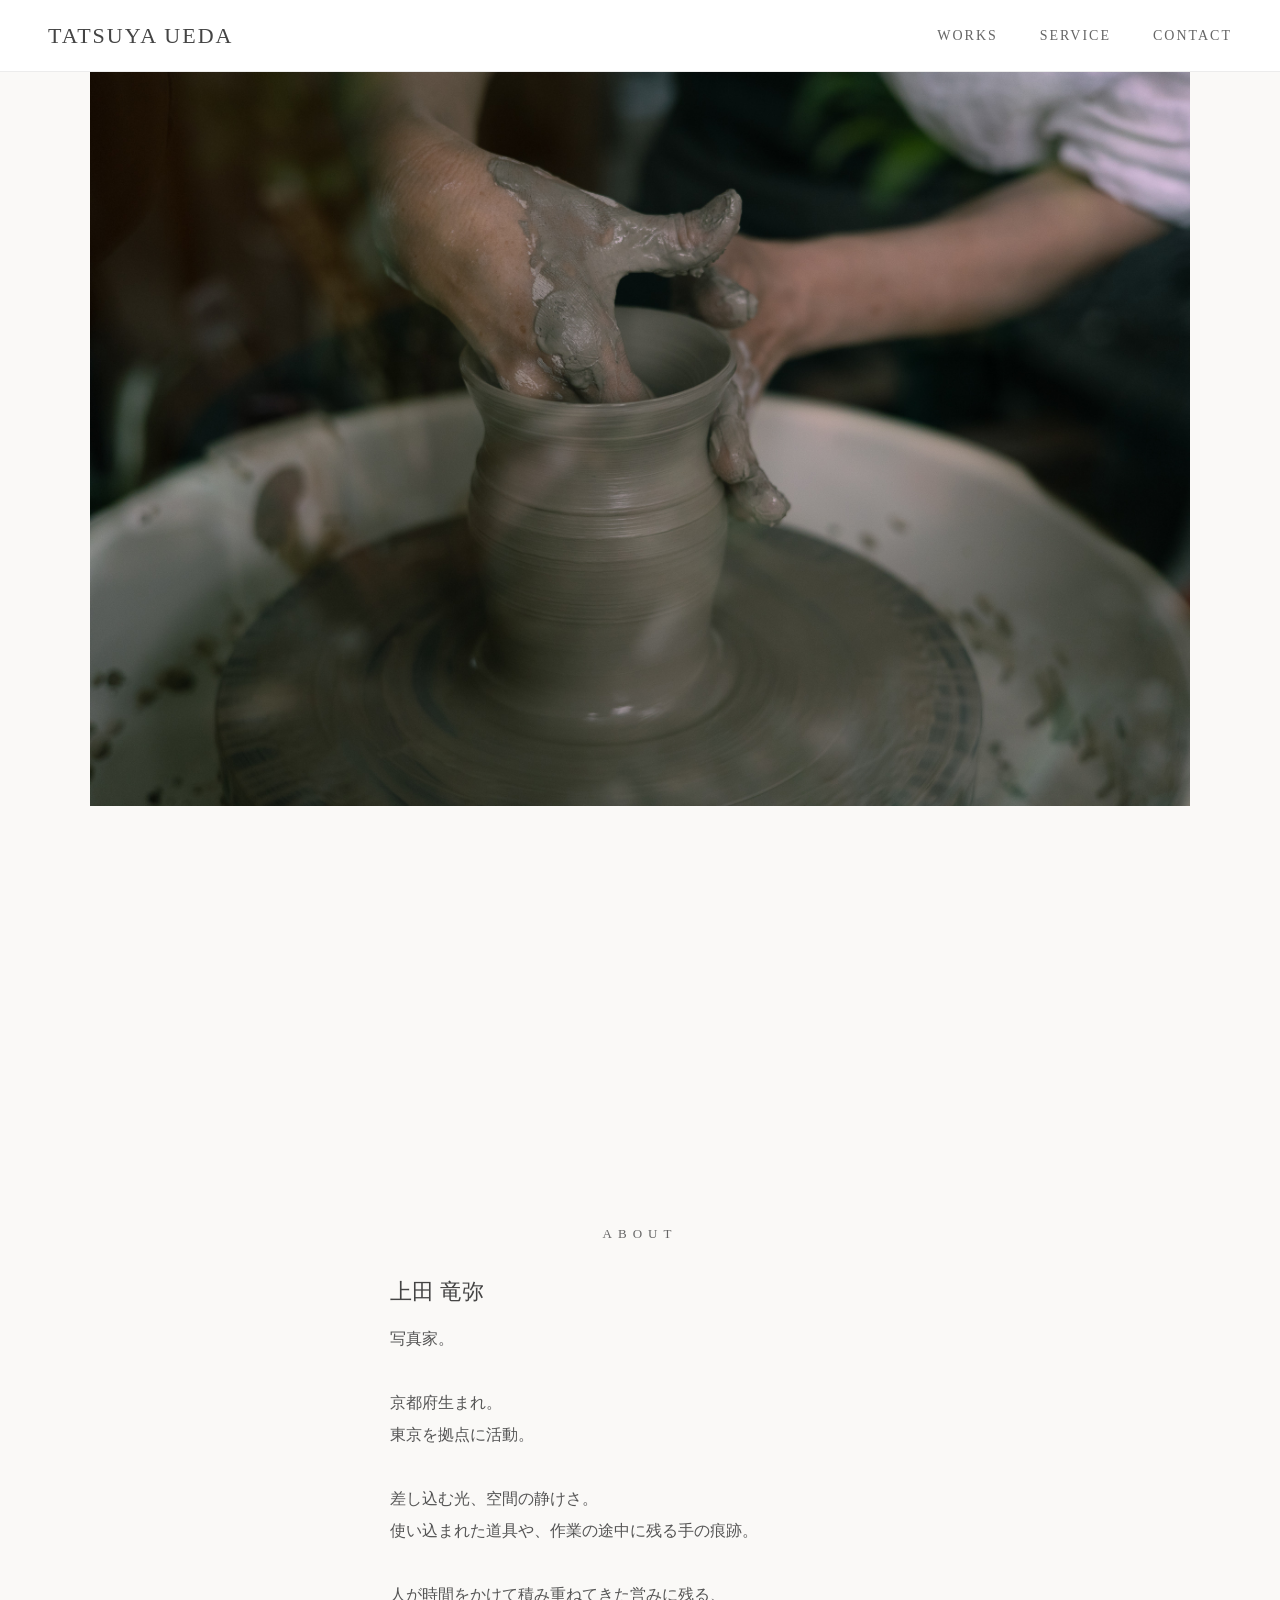
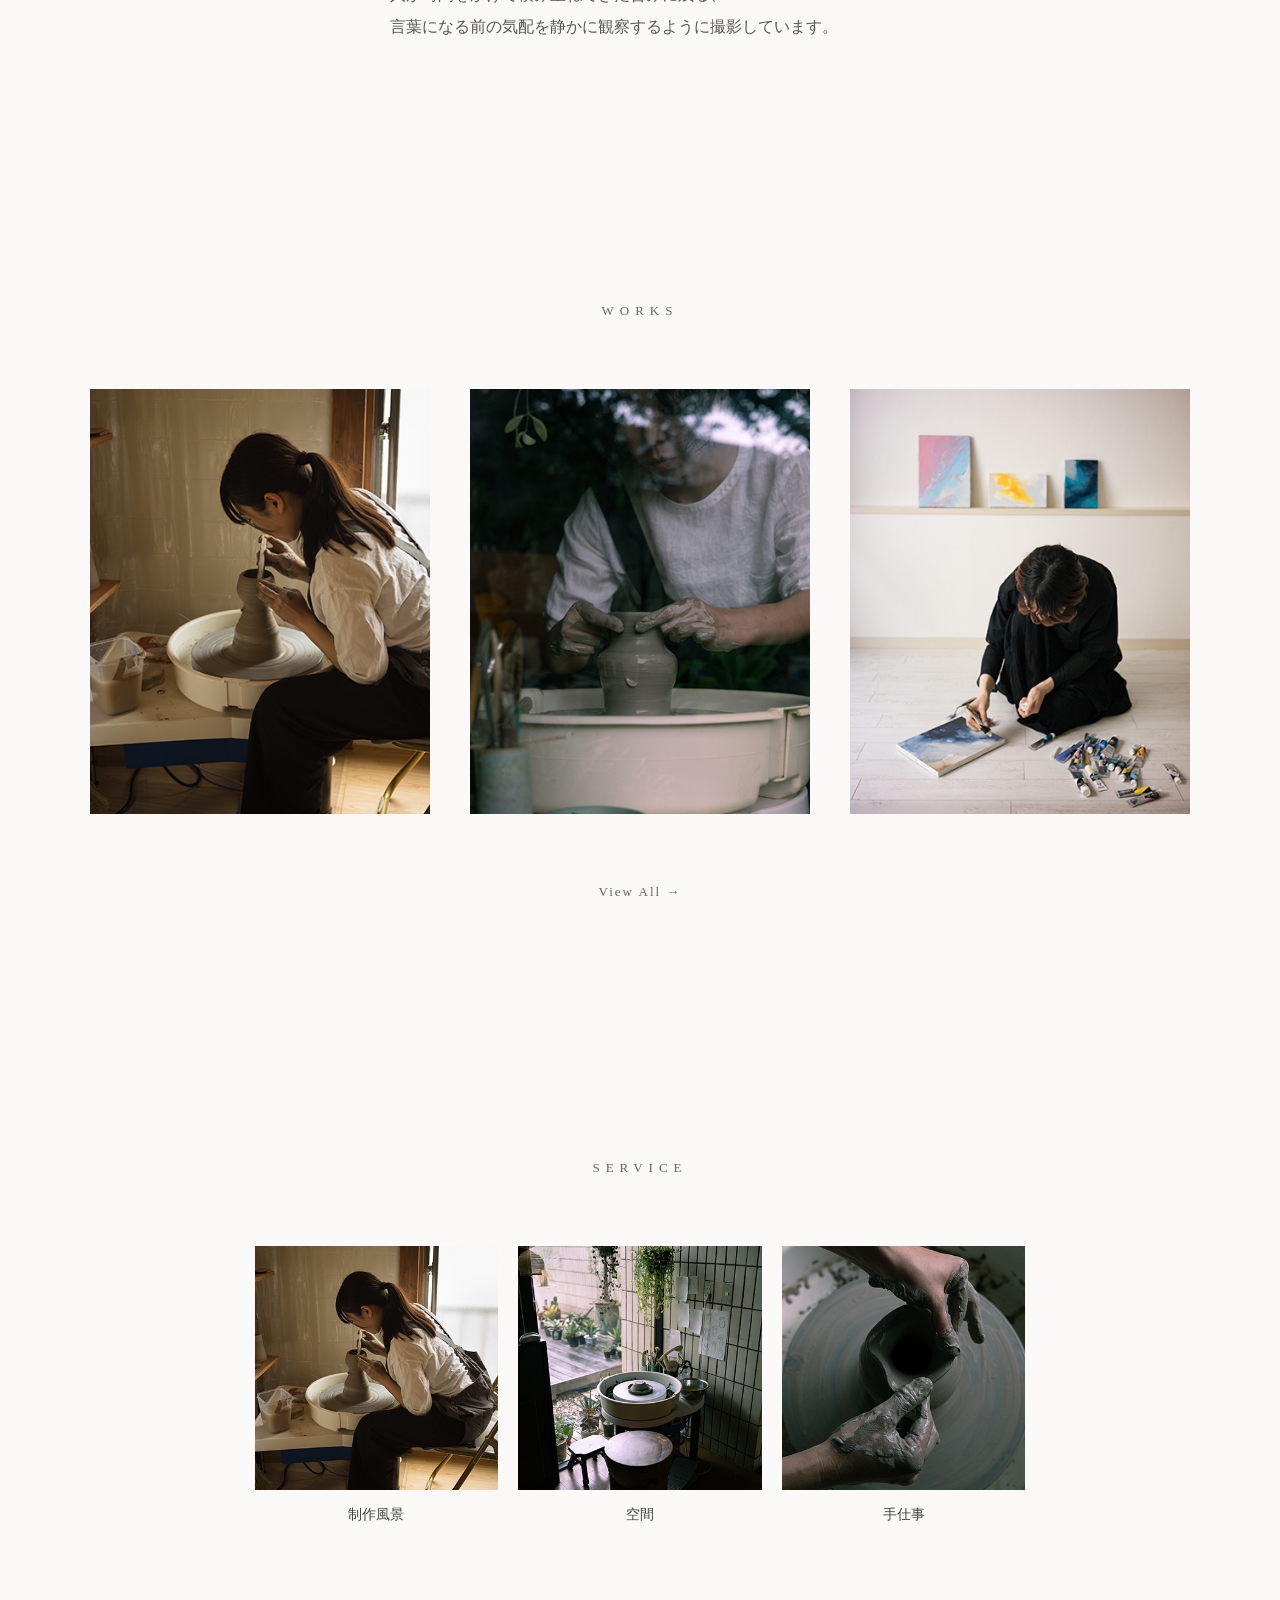
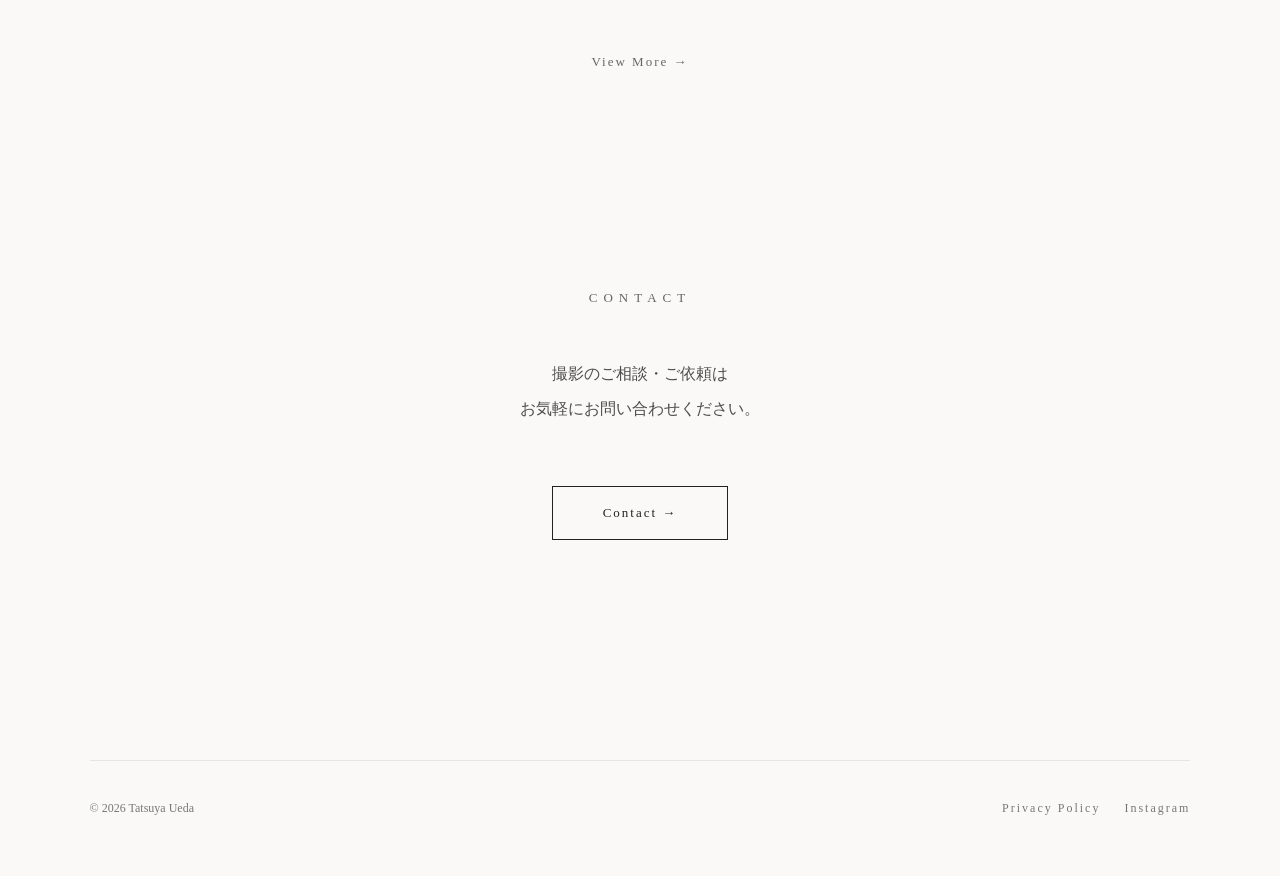
==== commit b0331d90: "fv修正" ====
--- a/index.html
+++ b/index.html
@@ -51,8 +51,6 @@
         <img
             src="images/top/top.jpg"
             alt="TATSUYA UEDA"
-            width="2400"
-            height="1600"
             fetchpriority="high"
             decoding="async">
     </section>
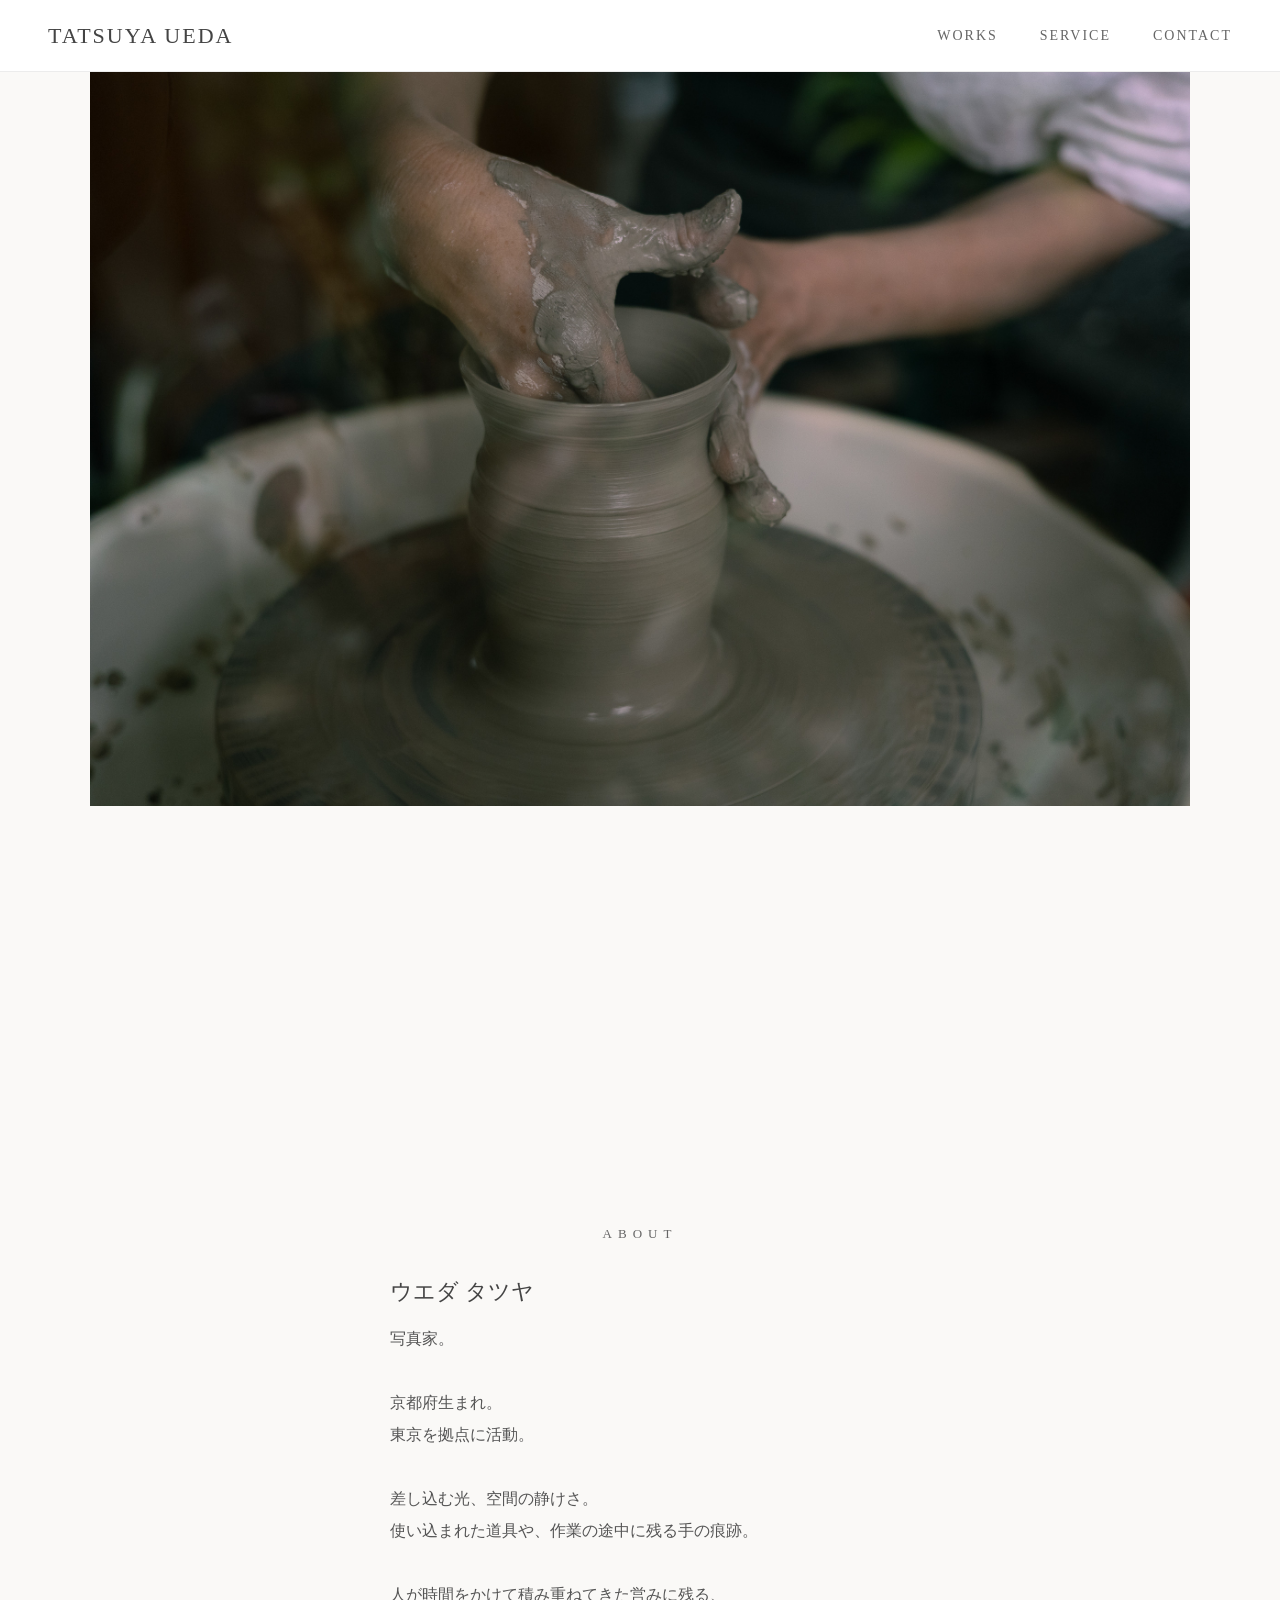
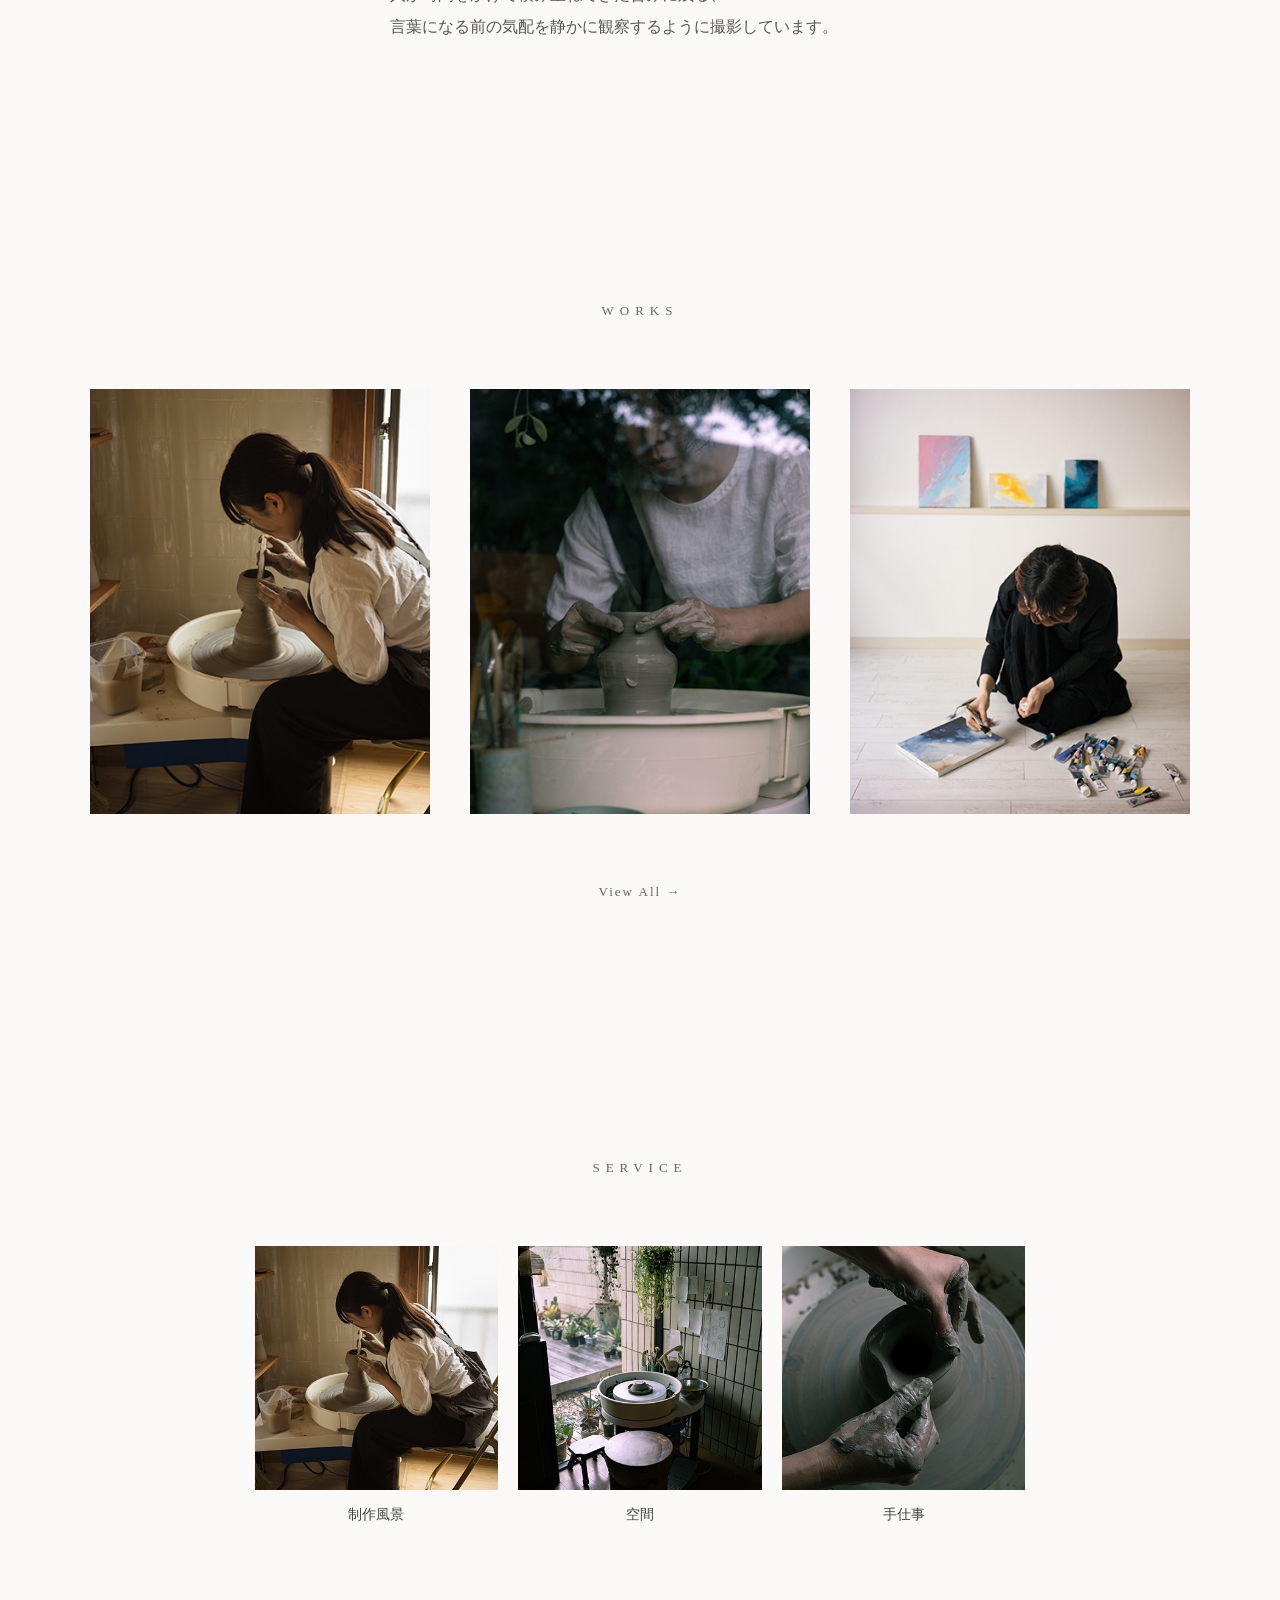
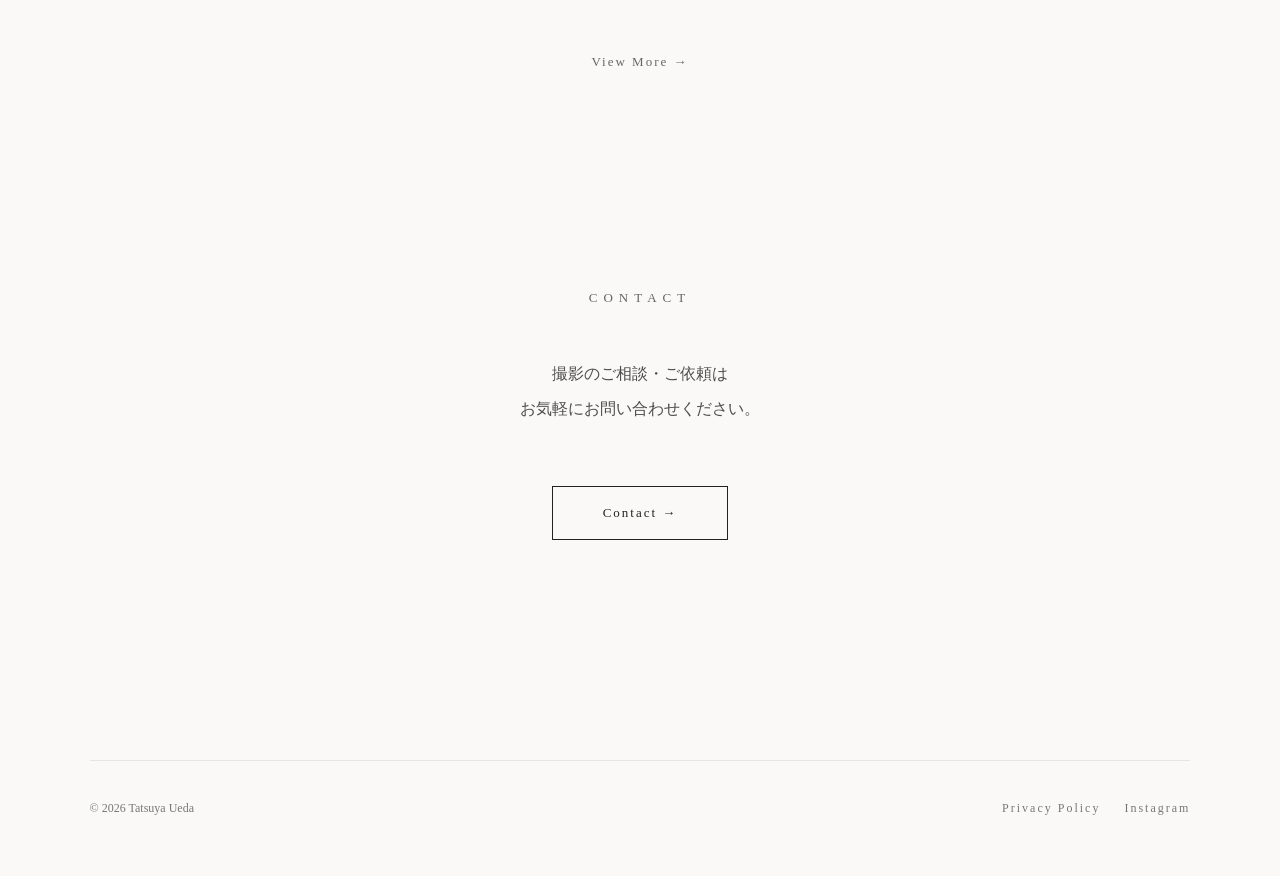
==== commit e27a279f: "名前をカタカナに" ====
--- a/index.html
+++ b/index.html
@@ -60,7 +60,7 @@
 
         <h2>ABOUT</h2>
 
-        <h3>上田 竜弥</h3>
+        <h3>ウエダ タツヤ</h3>
 
         <p>
             写真家。<br><br>
--- a/style.css
+++ b/style.css
@@ -455,7 +455,10 @@
 .service-grid {
     display: grid;
     grid-template-columns: repeat(6, 1fr);
-    gap: 20px;
+    gap: 28px;
+
+    width: 88%;
+    margin: 0 auto;
 }
 
 .service-item img {
@@ -567,7 +570,7 @@
 .price-box h3 {
     margin: 0;
 
-    font-size: 42px;
+    font-size: 38px;
     font-weight: 400;
     white-space: nowrap;
 }
@@ -1017,7 +1020,7 @@
     .price-box h3 {
         margin: 20px 0;
 
-        font-size: 40px;
+        font-size: 30px;
     }
 
     .service-price p {
@@ -1032,28 +1035,31 @@
     }
 
     .price-description {
-        max-width: 100%;
-
-        padding: 0 20px;
-
-        font-size: 14px;
+        max-width: 320px;
+        margin: 0 auto;
+        padding: 0;
+
+        font-size: 13px;
+        line-height: 2.1;
+        text-align: center;
+    }
+
+    .normal-price {
+        font-size: 15px;
+    }
+
+    .campaign-title {
+        font-size: 15px;
+    }
+
+    .campaign-note {
+        max-width: 320px;
+        margin: 0 auto;
+        padding: 0;
+
+        font-size: 12px;
         line-height: 2;
         text-align: center;
-    }
-
-    .normal-price {
-        font-size: 15px;
-    }
-
-    .campaign-title {
-        font-size: 15px;
-    }
-
-    .campaign-note {
-        padding: 0 20px;
-
-        font-size: 13px;
-        line-height: 2;
     }
 
     .price-card {
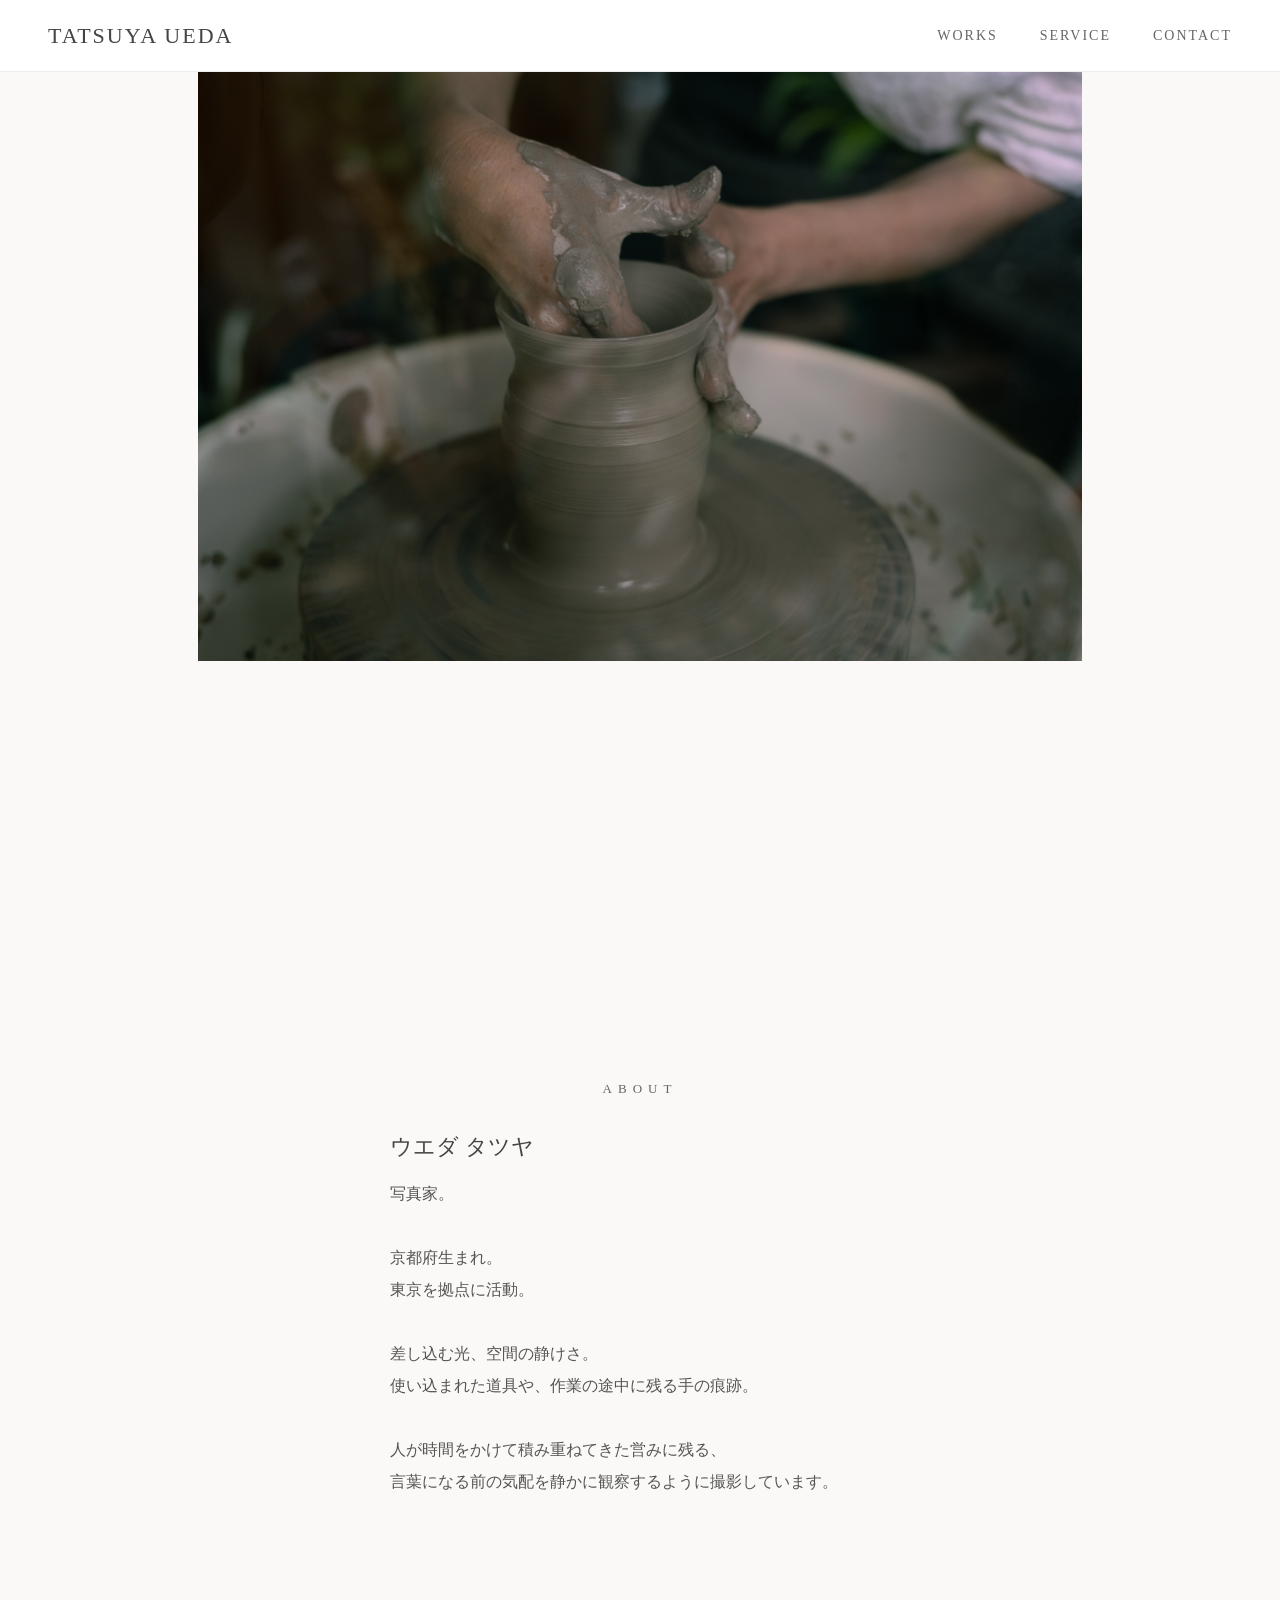
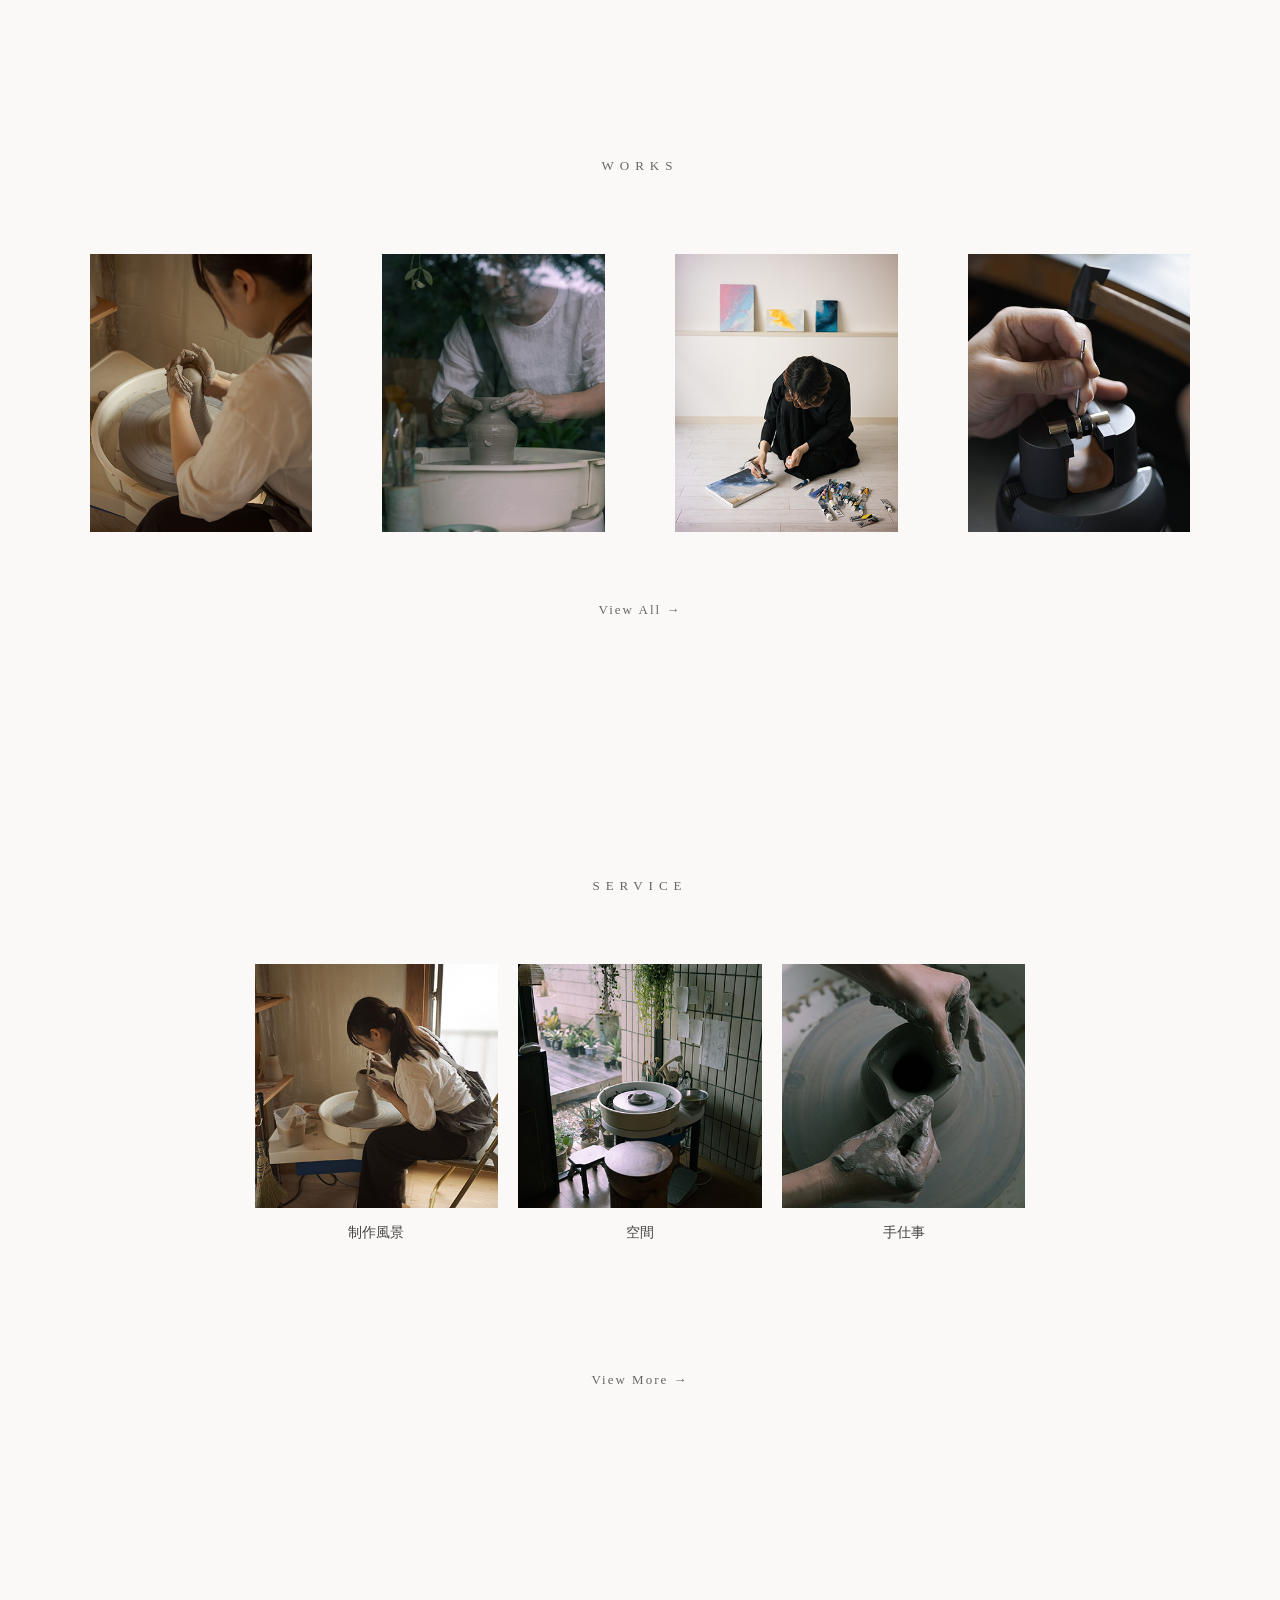
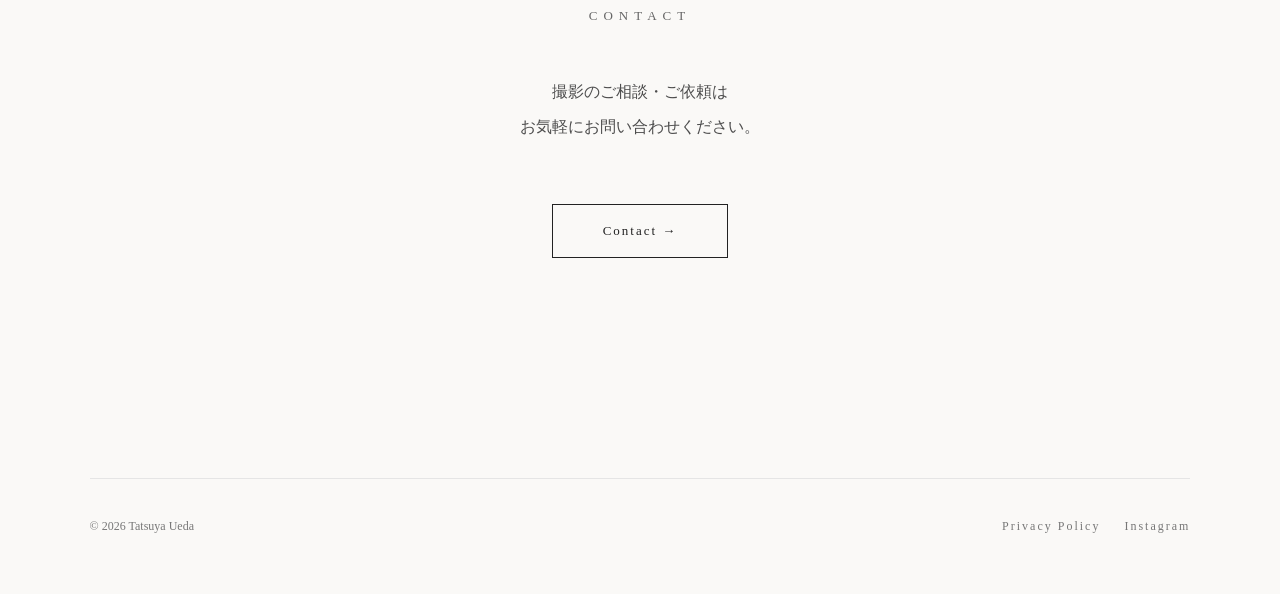
==== commit 6c118055: "諸々変更" ====
--- a/index.html
+++ b/index.html
@@ -18,6 +18,7 @@
     <meta property="og:title" content="TATSUYA UEDA | Photographer">
     <meta property="og:description" content="東京を拠点に、作家・職人・小規模店舗の営みや空気感を撮影しています。">
     <meta property="og:url" content="https://tatsuyaueda2026-coder.github.io/portfolio/"> 
+    <link rel="canonical" href="https://tatsuyaueda2026-coder.github.io/portfolio/">
     <meta property="og:image" content="https://tatsuyaueda2026-coder.github.io/portfolio/images/top/ogp.jpg">
     <meta property="og:site_name" content="TATSUYA UEDA">
     <meta property="og:locale" content="ja_JP">
@@ -96,6 +97,10 @@
             <img src="images/works/work03.jpg" alt="Work 3">
         </a>
 
+        <a href="works-hogaraka.html">
+            <img src="images/works/work04.jpg" alt="ATELIER HOGARAKA">
+        </a>
+
     </div>
 
     <a href="works.html" class="view-all">
--- a/style.css
+++ b/style.css
@@ -85,7 +85,7 @@
 
 .fv img {
     display: block;
-    width: 86%;
+    width: 69%;
 }
 
 /* ========================================
@@ -171,8 +171,10 @@
 
 .works-grid {
     display: grid;
-    grid-template-columns: repeat(3, 1fr);
-    gap: 40px;
+    grid-template-columns: repeat(4, 1fr);
+    gap: 70px;
+
+    margin-top: 80px;
 }
 
 .works-grid a {
@@ -652,6 +654,98 @@
 
     font-size: 18px;
     line-height: 2.2;
+}
+
+.contact-or {
+    margin: 60px 0 40px;
+
+    color: #777;
+
+    font-size: 13px;
+    letter-spacing: 3px;
+}
+
+.contact-form {
+    margin-top: 40px;
+
+    text-align: left;
+}
+
+.form-group {
+    margin-bottom: 32px;
+}
+
+.form-group label {
+    display: block;
+
+    margin-bottom: 10px;
+
+    font-size: 14px;
+    letter-spacing: 1px;
+}
+
+.form-group input,
+.form-group textarea {
+    width: 100%;
+
+    padding: 14px 16px;
+
+    border: 1px solid #d8d8d8;
+
+    background: #fff;
+
+    font-size: 15px;
+
+    font-family: inherit;
+
+    box-sizing: border-box;
+
+    transition: border-color .2s ease;
+}
+
+.form-group input:focus,
+.form-group textarea:focus {
+    outline: none;
+
+    border-color: #888;
+}
+
+.form-group textarea {
+    resize: vertical;
+
+    min-height: 220px;
+
+    line-height: 1.8;
+}
+
+.contact-submit {
+    display: block;
+
+    width: 220px;
+
+    margin: 60px auto 0;
+
+    padding: 14px 0;
+
+    border: 1px solid #222;
+
+    background: transparent;
+
+    color: #222;
+
+    font-size: 13px;
+
+    letter-spacing: 3px;
+
+    cursor: pointer;
+
+    transition: .3s;
+}
+
+.contact-submit:hover {
+    background: #222;
+
+    color: #fff;
 }
 
 /* ========================================
@@ -954,6 +1048,11 @@
         line-height: 2;
     }
 
+    .works-grid {
+        grid-template-columns: repeat(2, 1fr);
+        gap: 15px;
+    }
+
     /* ========================================
        SERVICE
     ========================================= */
@@ -1091,6 +1190,45 @@
         line-height: 2;
     }
 
+    .contact-or {
+    margin: 50px 0 35px;
+
+    font-size: 12px;
+}
+
+.contact-form {
+    text-align: left;
+}
+
+.form-group {
+    margin-bottom: 24px;
+}
+
+.form-group label {
+    font-size: 13px;
+}
+
+.form-group input,
+.form-group textarea {
+    padding: 12px;
+
+    font-size: 16px;
+}
+
+.form-group textarea {
+    min-height: 180px;
+}
+
+.contact-submit {
+    width: 100%;
+
+    max-width: 260px;
+
+    margin-top: 40px;
+
+    font-size: 12px;
+}
+
     /* ========================================
        PRIVACY
     ========================================= */
